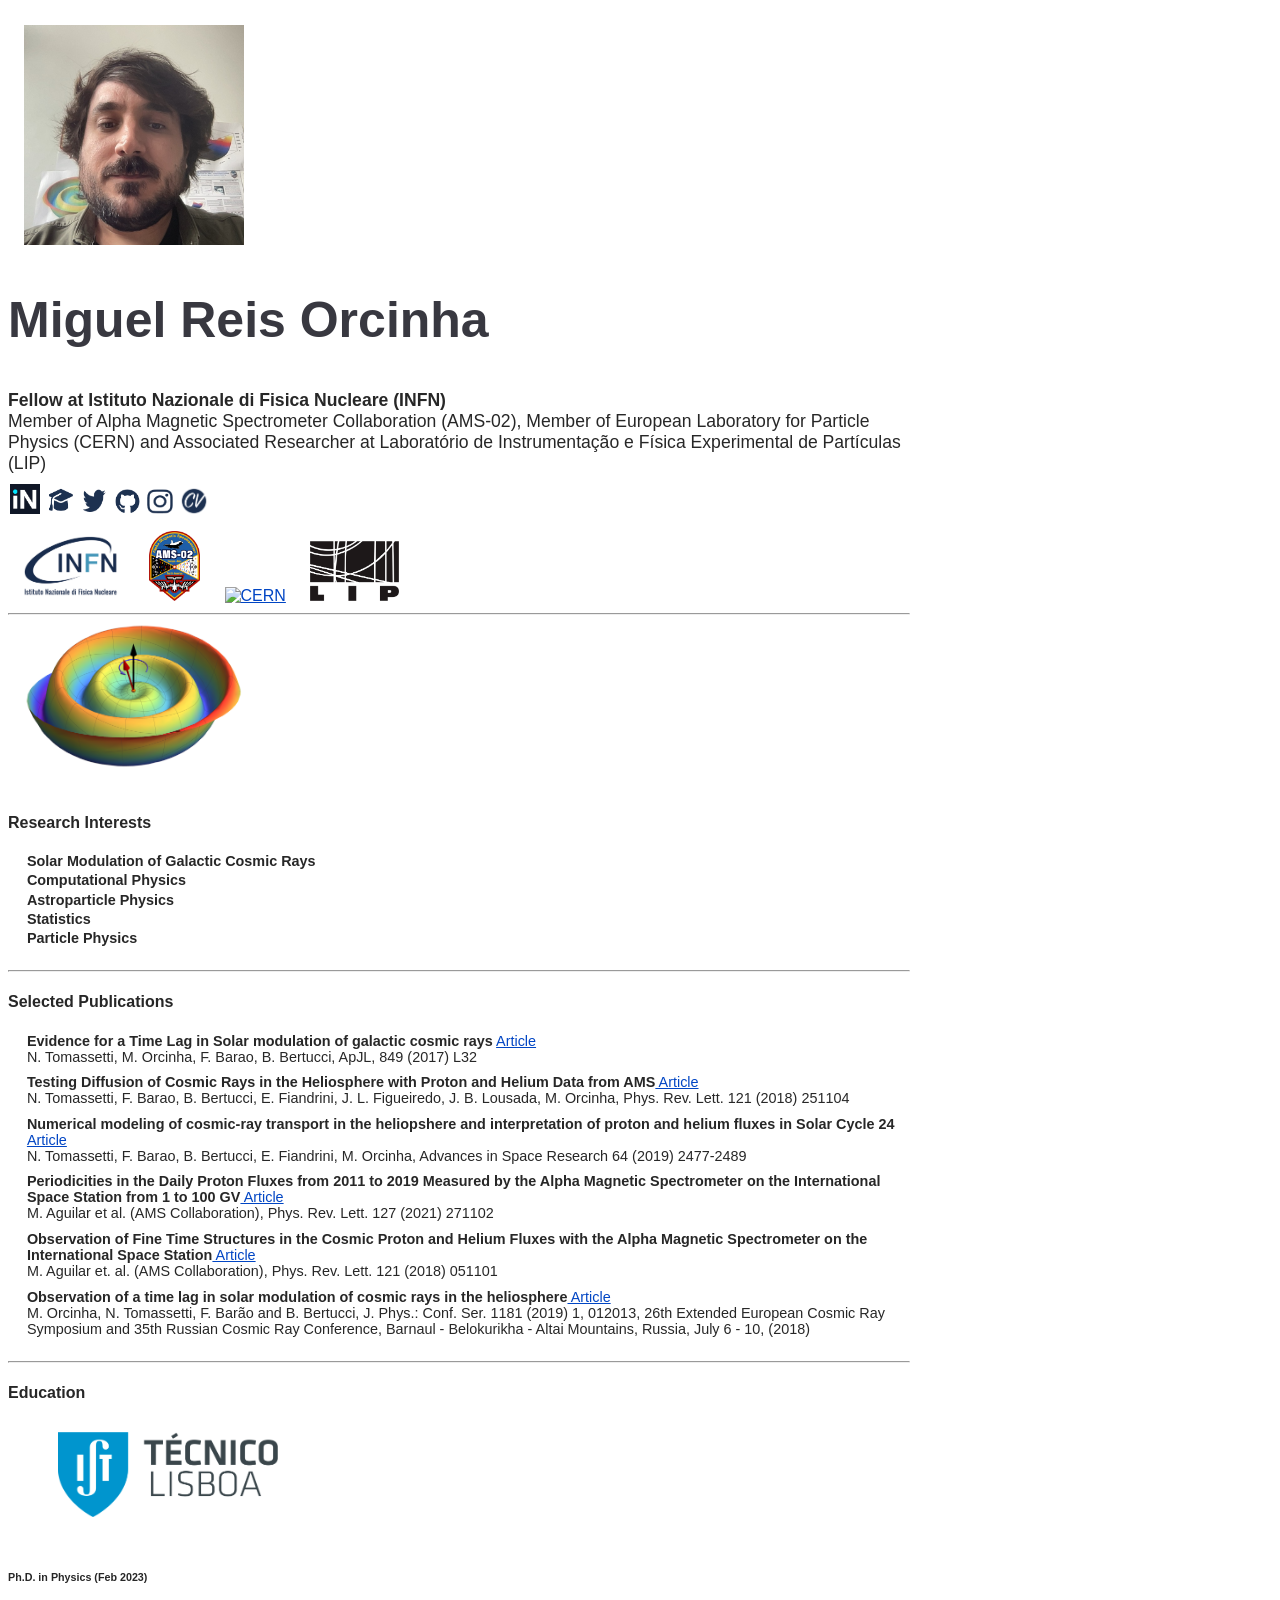
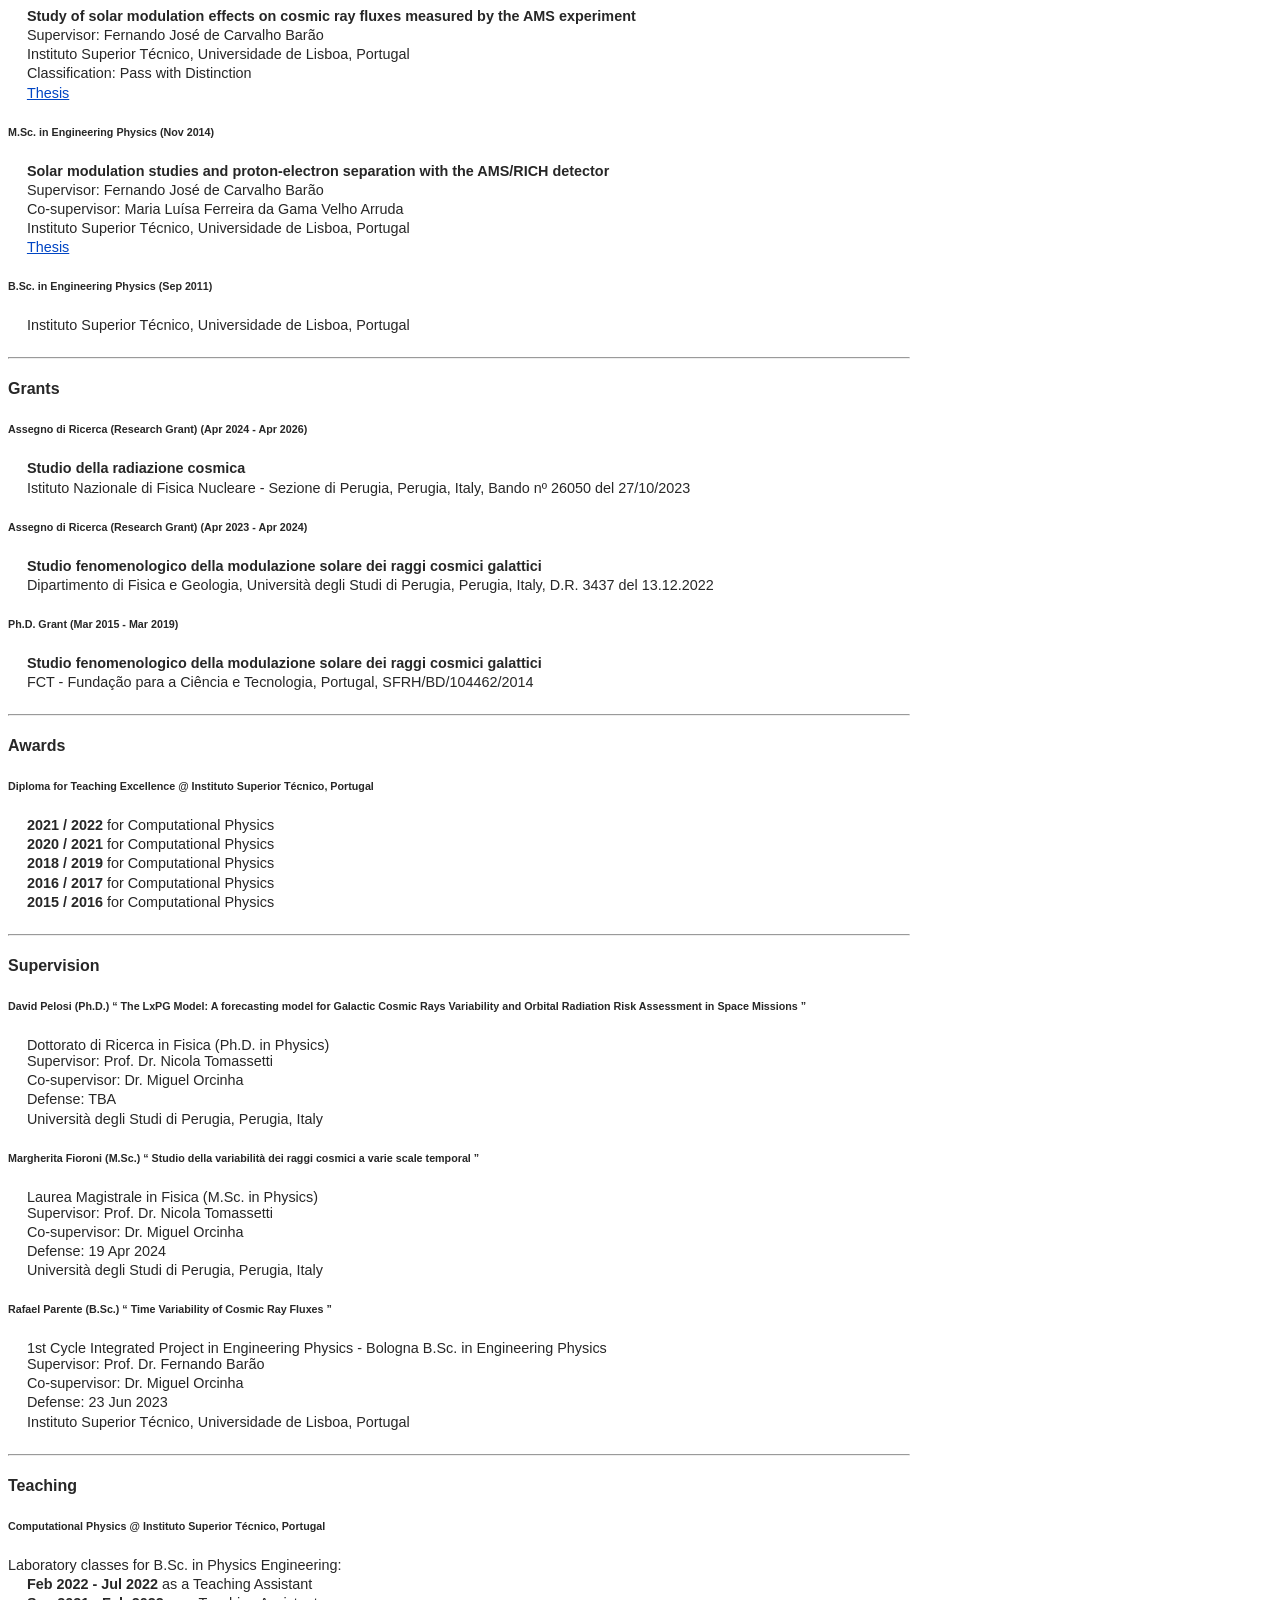
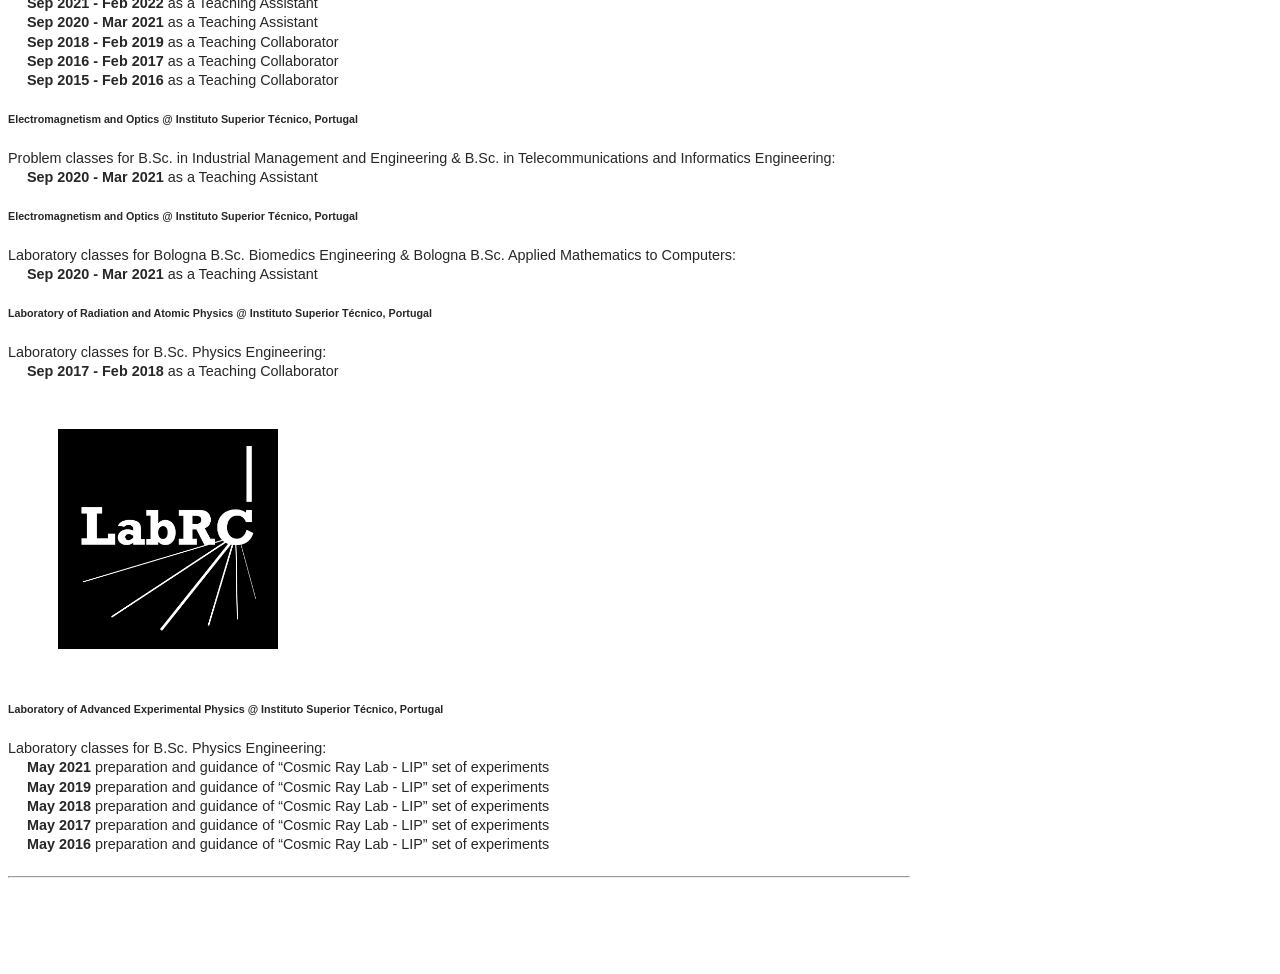
==== index.html @ 114e6930 "updates" ====
<!DOCTYPE html>
<html>
  <head>

    <meta http-equiv="Content-Type" content="text/html; charset=UTF-8">
    <meta name="viewport" content="width=device-width, initial-scale=1, shrink-to-fit=no">
    <meta http-equiv="X-UA-Compatible" content="IE=edge">

    <!-- Styling the website -->
    <title>Miguel Orcinha</title>
    <link rel="icon" type="image/x-icon" href="favicon.ico" />

    <!-- Bootstrap -->
    <link href="./docs/bootstrap.min.css" rel="stylesheet" integrity="sha512-MoRNloxbStBcD8z3M/2BmnT+rg4IsMxPkXaGh2zD6LGNNFE80W3onsAhRcMAMrSoyWL9xD7Ert0men7vR8LUZg==" crossorigin="anonymous">

    <!-- Fonts & Icons -->
    <link rel="stylesheet" type="text/css" href="./docs/css">

    <!-- Styles -->
    <link rel="stylesheet" href="./docs/main.css">
  </head>

  <body>
    <!-- profile pic -->
    <div class="container mt-5">
      <div class="profile float-right" style="margin-top: 25px; padding: 0;">
        <img class="img-fluid z-depth-1 rounded" src="./images/miguel_cropped.png"></img>
      </div>

      <!-- details -->
      <h2 class="morcinha">Miguel Reis Orcinha</h2>
      <p class="summary"><strong>Fellow at  Istituto Nazionale di Fisica Nucleare (INFN)</strong><br/>
      Member of Alpha Magnetic Spectrometer Collaboration (AMS-02), Member of European Laboratory for Particle Physics (CERN) and Associated Researcher at Laboratório de Instrumentação e Física Experimental de Partículas (LIP)</p>

      <!-- social media -->
      <span class="social-buttons" style="font-size:12px;">
        <a href="https://inspirehep.net/literature?sort=mostrecent&size=25&page=1&q=orcinha&ui-citation-summary=true"> <img src="images/inspirehep.jpeg" width="30" height="30" style="padding: 2px;" alt='InspireHEP'></img></a>
        <a href="https://scholar.google.com/citations?user=Xp7cCeIAAAAJ&hl=pt-PT"> <img src="images/scholar.png" width="30" height="30" alt='Scholar'></img></a>
        <a href="https://www.twitter.com/m_orcinha"> <img src="images/twitter.png" width="30" height="30" alt='Twitter'></img></a>
        <a href="https://github.com/miguelorcinha"> <img src="images/github.png" width="30" height="30" alt='Github'></img></a>
        <a href="https://www.instagram.com/miguel.orcinha/"><img src="images/instagram.png" width="30" height="30" alt="Instagram"></img></a>
        <a href="files/cv_morcinha_20260210.pdf"><img src="images/cv_logo.png" width="30" height="30" alt="Curriculum Vitae"></img></a>
      </span>

      <!-- affiliations -->
        <div style="padding-top: 0.3cm;">
          <!-- <a href="http://www.fisica.unipg.it/fisgejo/index.php/it/"><img style="height: 70px;" src="images/unipg_logo.svg" alt='UniPG'></img></a> -->
          <a href="https://www.pg.infn.it/en/infn-perugia-unit-home-page/"><img style="height: 70px;" src="images/INFN_logo_compact.jpeg" alt='INFN'></img></a>
          <a href="https://ams02.space/"><img style="height: 70px; margin: 0px 10px 0px 10px;" src="images/AMS-02_Logo.png" alt='AMS'></img></a>
          <a href="https://cern.ch"><img style="height: 70px; margin: 0px 10px 0px 10px;" src="images/cern_logo.png" alt='CERN'></img></a>
          <a href="https://www.lip.pt/"><img style="height: 60px; margin: 0px 10px 0px 10px;" src="images/lip_logo_compact.png" alt='LIP'></img></a>
        </div>

      <hr style="width:100%;text-align:left;margin-left:0"></hr>

      <div class="profile float-right">
        <img class="img-fluid z-depth-1 rounded" style="padding: 0; padding-bottom: 20px;" src="./images/hcs_rainbow_arrows.png"></img>
      </div>
      <h4><strong>Research Interests</strong></h4>

      <!-- <p align="justify"> -->
        <ul class="lonelist">
          <li class="listentry"><strong>Solar Modulation of Galactic Cosmic Rays</strong></li>
          <li class="listentry"><strong>Computational Physics</strong></li>
          <li class="listentry"><strong>Astroparticle Physics</strong></li>
          <li class="listentry"><strong>Statistics</strong></li>
          <li class="listentry"><strong>Particle Physics</strong></li>
        </ul>
      <!-- </p> -->

      <hr style="width:100%;text-align:left;margin-left:0"></hr>

      <h4><strong>Selected Publications</strong></h4>

      <ul class="lonelist">
        <li class="listpaperentry"><strong>Evidence for a Time Lag in Solar modulation of galactic cosmic
        rays</strong> <a href="http://dx.doi.org/10.3847/2041-8213/aa9373"> Article</a><br/>
        N. Tomassetti, M. Orcinha, F. Barao, B. Bertucci, ApJL, 849 (2017) L32 </li>

        <li class="listpaperentry"><strong>Testing
        Diffusion of Cosmic Rays in the Heliosphere with Proton and Helium Data from AMS</strong><a href="http://dx.doi.org/10.1103/PhysRevLett.121.251104"> Article</a><br/>
        N. Tomassetti, F. Barao, B. Bertucci, E. Fiandrini, J. L. Figueiredo, J. B. Lousada, M. Orcinha, Phys. Rev. Lett. 121 (2018) 251104</li>

        <li class="listpaperentry"><strong>Numerical modeling of cosmic-ray transport in the
        heliopshere and interpretation of proton and helium fluxes in Solar Cycle 24</strong><a href="http://dx.doi.org/10.1016/j.asr.2019.06.025"> Article</a>
        <br/>
        N. Tomassetti, F. Barao, B. Bertucci, E. Fiandrini, M. Orcinha, Advances in Space Research 64 (2019)
        2477-2489</li>

        <li class="listpaperentry"><strong>Periodicities in the Daily Proton Fluxes from 2011 to 2019 Measured by the Alpha Magnetic Spectrometer on the
        International Space Station from 1 to 100 GV</strong><a href="http://dx.doi.org/10.1103/PhysRevLett.127.271102"> Article</a><br/>
        M. Aguilar et al. (AMS Collaboration), Phys. Rev. Lett. 127 (2021) 271102</li>

        <li class="listpaperentry"><strong>Observation of Fine Time Structures in the Cosmic Proton and Helium Fluxes
        with the Alpha Magnetic Spectrometer on the International Space Station</strong><a href="http://dx.doi.org/10.1103/PhysRevLett.121.051101"> Article</a><br/>
        M. Aguilar et. al. (AMS Collaboration), Phys. Rev. Lett. 121 (2018) 051101</li>

        <li class="listpaperentry"><strong>Observation of a time lag in solar modulation of cosmic rays in the heliosphere</strong><a href="http://dx.doi.org/10.1088/1742-6596/1181/1/012013"> Article</a><br/>
        M. Orcinha, N. Tomassetti, F. Barão and B. Bertucci, J. Phys.: Conf. Ser. 1181 (2019) 1, 012013, 26th Extended European Cosmic Ray Symposium and 35th Russian Cosmic Ray Conference, Barnaul - Belokurikha - Altai Mountains, Russia, July 6 - 10, (2018)</li>
      </ul>

      <hr style="width:100%;text-align:left;margin-left:0"></hr>

      <!-- education -->
      <h4><strong>Education</strong></h4>

      <div class="profile float-right" style="width: 220px; margin: 50px; margin-top: 30px;">
        <img class="img-fluid z-depth-1" style="padding: 0;" src="./images/IST_A_CMYK_POS.png"></img>
      </div>

      <!-- PhD -->
      <h6 class="sectiontitle">Ph.D. in Physics</strong> (Feb 2023)</h6>
      <ul class="lonelist">
        <li class="listentry"><strong>Study of solar modulation effects on cosmic ray fluxes measured by the AMS experiment</strong></li>
        <li  class="listentry">Supervisor: Fernando José de Carvalho Barão</li>
        <li class="listentry">Instituto Superior Técnico, Universidade de Lisboa, Portugal</li>
        <li class="listentry">Classification: Pass with Distinction</li>
        <li class="listentry"><a href="https://doi.org/10.17181/63p2h-yx741">Thesis</a></li>
      </ul>

      <!-- Msc -->
      <h6 class="sectiontitle">M.Sc. in Engineering Physics</strong> (Nov 2014)</h6>
      <ul class="lonelist">
        <li class="listentry"><strong>Solar modulation studies and proton-electron separation with the AMS/RICH detector</strong></li>
        <li class="listentry">Supervisor: Fernando José de Carvalho Barão</li>
        <li class="listentry">Co-supervisor: Maria Luísa Ferreira da Gama Velho Arruda</li>
        <li class="listentry">Instituto Superior Técnico, Universidade de Lisboa, Portugal</li>
        <li class="listentry"><a href="files/MasterThesis.MiguelOrcinha.10Nov2014.pdf">Thesis</a></li>
      </ul>

      <!-- B.Sc. -->
      <h6 class="sectiontitle">B.Sc. in Engineering Physics</strong> (Sep 2011)</h6>
      <ul class="lonelist">
        <li class="listentry">Instituto Superior Técnico, Universidade de Lisboa, Portugal</li>
      </ul>

      <hr style="width:100%;text-align:left;margin-left:0"></hr>

      <!-- grants -->
      <h4><strong>Grants</strong></h4>

      <h6 class="sectiontitle">Assegno di Ricerca (Research Grant)</strong> (Apr 2024 - Apr 2026)</h6>
      <ul class="lonelist">
        <li class="listentry"><strong>Studio della radiazione cosmica</strong></li>
        <li class="listentry">Istituto Nazionale di Fisica Nucleare - Sezione di Perugia, Perugia, Italy, Bando nº 26050 del 27/10/2023<li>
      </ul>

      <h6 class="sectiontitle">Assegno di Ricerca (Research Grant)</strong> (Apr 2023 - Apr 2024)</h6>
      <ul class="lonelist">
        <li class="listentry"><strong>Studio fenomenologico della modulazione solare dei raggi cosmici galattici</strong></li>
        <li class="listentry">Dipartimento di Fisica e Geologia, Università degli Studi di Perugia, Perugia, Italy, D.R. 3437 del 13.12.2022</li>
      </ul>

      <h6 class="sectiontitle">Ph.D. Grant</strong> (Mar 2015 - Mar 2019)</h6>
      <ul class="lonelist">
        <li class="listentry"><strong>Studio fenomenologico della modulazione solare dei raggi cosmici galattici</strong></li>
        <li class="listentry">FCT - Fundação para a Ciência e Tecnologia, Portugal, SFRH/BD/104462/2014</li>
      </ul>

      <hr style="width:100%;text-align:left;margin-left:0"></hr>

      <!-- grants -->
      <h4><strong>Awards</strong></h4>

      <h6 class="sectiontitle">Diploma for Teaching Excellence @ Instituto Superior Técnico, Portugal</h6>
      <ul class="lonelist">
        <li class="listentry"><strong>2021 / 2022</strong> for Computational Physics</li>
        <li class="listentry"><strong>2020 / 2021</strong> for Computational Physics</li>
        <li class="listentry"><strong>2018 / 2019</strong> for Computational Physics</li>
        <li class="listentry"><strong>2016 / 2017</strong> for Computational Physics</li>
        <li class="listentry"><strong>2015 / 2016</strong> for Computational Physics</li>
      </ul>

      <hr style="width:100%;text-align:left;margin-left:0"></hr>

      <!-- Supervision -->
      <h4><strong>Supervision</strong></h4>

            <!-- supervision DP -->
      <h6 class="sectiontitle">David Pelosi (Ph.D.) &ldquo; The LxPG Model: A forecasting model for Galactic Cosmic Rays Variability and Orbital Radiation Risk Assessment in Space Missions &rdquo;</h6>

      <!-- listing supervision DP -->
      <ul class="lonelist">
        <li>Dottorato di Ricerca in Fisica (Ph.D. in Physics) </li>
        <li class="listentry">Supervisor: Prof. Dr. Nicola Tomassetti </li>
        <li class="listentry">Co-supervisor: Dr. Miguel Orcinha </li>
        <li class="listentry">Defense: TBA </li>
        <li class="listentry">Università degli Studi di Perugia, Perugia, Italy</li>
      </ul>

      <!-- supervision MF -->
      <h6 class="sectiontitle">Margherita Fioroni (M.Sc.) &ldquo; Studio della variabilità dei raggi cosmici a varie scale temporal &rdquo;</h6>

      <!-- listing supervision MF -->
      <ul class="lonelist">
        <li>Laurea Magistrale in Fisica (M.Sc. in Physics) </li>
        <li class="listentry">Supervisor: Prof. Dr. Nicola Tomassetti </li>
        <li class="listentry">Co-supervisor: Dr. Miguel Orcinha </li>
        <li class="listentry">Defense: 19 Apr 2024 </li>
        <li class="listentry">Università degli Studi di Perugia, Perugia, Italy</li>
      </ul>

      <!-- supervision RP -->
      <h6 class="sectiontitle">Rafael Parente (B.Sc.) &ldquo; Time Variability of Cosmic Ray Fluxes &rdquo;</h6>

      <!-- listing supervision RP -->
      <ul class="lonelist">
        <li>1st Cycle Integrated Project in Engineering Physics - Bologna B.Sc. in Engineering Physics </li>
        <li class="listentry">Supervisor: Prof. Dr. Fernando Barão </li>
        <li class="listentry">Co-supervisor: Dr. Miguel Orcinha </li>
        <li class="listentry">Defense: 23 Jun 2023</li>
        <li class="listentry">Instituto Superior Técnico, Universidade de Lisboa, Portugal</li>
      </ul>

      <hr style="width:100%;text-align:left;margin-left:0"></hr>

      <!-- Teaching -->
      <h4><strong>Teaching</strong></h4>

      <!-- compphys -->
      <h6 class="sectiontitle">Computational Physics @ Instituto Superior Técnico, Portugal</h6>
      <p class="description">Laboratory classes for B.Sc. in Physics Engineering:</p>

      <!-- listing compphys -->
      <ul class="lonelist">
        <li class="listentry"><strong>Feb 2022 - Jul 2022</strong> as a Teaching Assistant</li>
        <li class="listentry"><strong>Sep 2021 - Feb 2022</strong> as a Teaching Assistant</li>
        <li class="listentry"><strong>Sep 2020 - Mar 2021</strong> as a Teaching Assistant</li>
        <li class="listentry"><strong>Sep 2018 - Feb 2019</strong> as a Teaching Collaborator</li>
        <li class="listentry"><strong>Sep 2016 - Feb 2017</strong> as a Teaching Collaborator</li>
        <li class="listentry"><strong>Sep 2015 - Feb 2016</strong> as a Teaching Collaborator</li>
      </ul>

      <!-- electromag -->
      <h6 class="sectiontitle">Electromagnetism and Optics @ Instituto Superior Técnico, Portugal</h6>
      <p class="description">Problem classes for B.Sc. in Industrial Management and Engineering &amp; B.Sc. in Telecommunications and Informatics Engineering:</p>
      <!-- listing electromag -->
      <ul class="lonelist">
        <li class="listentry"><strong>Sep 2020 - Mar 2021</strong> as a Teaching Assistant</li>
      </ul>

      <!-- electromag -->
      <h6 class="sectiontitle">Electromagnetism and Optics @ Instituto Superior Técnico, Portugal</h6>
      <p class="description">Laboratory classes for Bologna B.Sc. Biomedics Engineering &amp; Bologna B.Sc. Applied Mathematics to Computers:</p>
      <!-- listing electromag -->
      <ul class="lonelist">
        <li class="listentry"><strong>Sep 2020 - Mar 2021</strong> as a Teaching Assistant</li>
      </ul>

      <!-- lfra -->
      <h6 class="sectiontitle">Laboratory of Radiation and Atomic Physics @ Instituto Superior Técnico, Portugal</h6>
      <p class="description">Laboratory classes for B.Sc. Physics Engineering:</p>
      <!--listing lfra -->
      <ul class="lonelist">
        <li class="listentry"><strong>Sep 2017 - Feb 2018</strong> as a Teaching Collaborator</li>
      </ul>

      <!-- lfea -->
      <div class="profile float-right" style="width: 120px; margin: 50px;">
        <img class="img-fluid z-depth-1 rounded" style="padding: 0;" src="./images/logo_black.png"></img>
      </div>

      <h6 class="sectiontitle">Laboratory of Advanced Experimental Physics @ Instituto Superior Técnico, Portugal</h6>
      <p class="description">Laboratory classes for B.Sc. Physics Engineering:</p>
      <!--listing lfea -->
      <ul class="lonelist">
        <li class="listentry"><strong>May 2021</strong> preparation and guidance of “Cosmic Ray Lab
          - LIP” set of experiments</li>
        <li class="listentry"><strong>May 2019</strong> preparation and guidance of “Cosmic Ray Lab
          - LIP” set of experiments</li>
        <li class="listentry"><strong>May 2018</strong> preparation and guidance of “Cosmic Ray Lab
          - LIP” set of experiments</li>
        <li class="listentry"><strong>May 2017</strong> preparation and guidance of “Cosmic Ray Lab
          - LIP” set of experiments</li>
        <li class="listentry"><strong>May 2016</strong> preparation and guidance of “Cosmic Ray Lab
          - LIP” set of experiments</li>
      </ul>

      <hr style="width:100%;text-align:left;margin-left:0"></hr>
      <hr class="invis"></hr>
    </div>
  </body>
</html>
---- docs/main.css ----
/******************************************************************************* Variables used throughout the theme. To adjust anything, simply edit the variables below and rebuild the theme. */
/******************************************************************************* Themes */
:root { --global-bg-color: #ffffff; --global-code-bg-color: rgba(181, 9, 172, 0.05); --global-text-color: #272727; --global-text-color-light: #828282; --global-theme-color: #0045c4; --global-hover-color: #0045c4; --global-footer-bg-color: #424242; --global-footer-text-color: #e8e8e8; --global-footer-link-color: #ffffff; --global-distill-app-color: #828282; }

:root .fa-sun { display: none; }

:root .fa-moon { padding-left: 10px; padding-top: 12px; display: block; }

html[data-theme='dark'] { --global-bg-color: #424242; --global-code-bg-color: #2c3237; --global-text-color: #e8e8e8; --global-text-color-light: #e8e8e8; --global-theme-color: #2698BA; --global-hover-color: #2698BA; --global-footer-bg-color: #e8e8e8; --global-footer-text-color: #424242; --global-footer-link-color: #272727; --global-distill-app-color: #e8e8e8; }

html[data-theme='dark'] .fa-sun { padding-left: 10px; padding-top: 12px; display: block; }

html[data-theme='dark'] .fa-moon { display: none; }

/****************************************************************************** Content */
body { padding-bottom: 70px; color: var(--global-text-color); background-color: var(--global-bg-color); }

body.fixed-top-nav { padding-top: 56px; }

body.sticky-bottom-footer { padding-bottom: 0; }

.container { max-width: 900px; }

.profile img { width: 220px; }

/****************************************************************************** Publications */
/***************************************************************************** Projects */
/******************************************************************************* Styles for the base elements of the theme. */
.invis { height: 2px; border-color: var(--global-bg-color); border-width: 0; background-color: var(--global-bg-color); }

p, li, h1, h2, h3, h4, h5, h6, em, div, span, strong { color: var(--global-text-color); font-family: Helvetica, sans-serif; }

p, li { font-size: 90%; }

article div { margin-bottom: 1rem; }

a, table.table a { color: var(--global-theme-color); }

a:hover, table.table a:hover { color: var(--global-theme-color); text-decoration: underline; }

a:hover:after, table.table a:hover:after { width: 100%; }

.equation { margin-bottom: 1rem; text-align: center; }

.caption { font-size: 0.875rem; margin-top: 0.75rem; margin-bottom: 1.5rem; text-align: center; }

.citation, .citation-number { color: var(--global-theme-color); }

.profile { margin-left: 1rem; width: 100%; }

.profile .address { margin-bottom: 5px; margin-top: 5px; font-family: monospace; font-size: 1.2rem; }

.profile .address p { display: inline-block; margin: 0; }

@media (min-width: 576px) { .profile { width: 30%; } .profile .address p { display: block; } }

.post-description { margin-bottom: 2rem; font-size: 0.875rem; }

.post-description a { color: inherit; }

.post-description a:hover { color: var(--global-theme-color); text-decoration: none; }

.navbar { box-shadow: none; border-bottom: 1px solid #e8e8e8; background-color: var(--global-bg-color); opacity: 0.95; }

.navbar.navbar-light a:hover { text-decoration: none; }

.navbar.navbar-light .navbar-brand { color: var(--global-text-color); }

.navbar.navbar-light .navbar-nav .nav-item .nav-link { color: var(--global-text-color); }

.navbar.navbar-light .navbar-nav .nav-item .nav-link:hover { color: var(--global-hover-color); }

.navbar.navbar-light .navbar-nav .nav-item.active > .nav-link { background-color: inherit; font-weight: bolder; color: var(--global-theme-color); }

.navbar.navbar-light .navbar-nav .nav-item.active > .nav-link:hover { color: var(--global-hover-color); }

.navbar.navbar-light .navbar-brand.social { padding-bottom: 0; padding-top: 0; font-size: 1.7rem; }

.navbar.navbar-light .navbar-brand.social a i::before { color: var(--global-text-color); -webkit-transition: all 0.2s ease-in-out; }

.navbar.navbar-light .navbar-brand.social a:hover i::before { color: var(--global-theme-color); }

.navbar-toggler .icon-bar { display: block; width: 22px; height: 2px; background-color: var(--global-text-color); border-radius: 1px; margin-bottom: 4px; transition: all 0.2s; }

.navbar-toggler .top-bar { transform: rotate(45deg); transform-origin: 10% 10%; }

.navbar-toggler .middle-bar { opacity: 0; }

.navbar-toggler .bottom-bar { transform: rotate(-45deg); transform-origin: 10% 90%; }

.navbar-toggler.collapsed .top-bar { transform: rotate(0); }

.navbar-toggler.collapsed .middle-bar { opacity: 1; }

.navbar-toggler.collapsed .bottom-bar { transform: rotate(0); }

.news table td { font-size: 1rem; color: var(--global-text-color); }

.news table th { color: var(--global-text-color); }

.social { text-align: center; }

.social .contact-icons { font-size: 4rem; }

.social .contact-icons a i::before { color: var(--global-text-color); -webkit-transition: all 0.2s ease-in-out; }

.social .contact-icons a:hover i::before { color: var(--global-theme-color); }

.social .contact-note { font-size: 0.8rem; }

footer.fixed-bottom { background-color: var(--global-footer-bg-color); font-size: 0.75rem; }

footer.fixed-bottom .container { color: var(--global-footer-text-color); padding-top: 9px; padding-bottom: 8px; }

footer.fixed-bottom a { color: var(--global-footer-link-color); }

footer.fixed-bottom a:hover { color: var(--global-theme-color); text-decoration: none; }

footer.sticky-bottom { border-top: 1px solid #e8e8e8; padding-top: 40px; padding-bottom: 40px; font-size: 0.9rem; }

.header-bar { border-bottom: 1px solid #e8e8e8; text-align: center; padding-top: 2rem; padding-bottom: 5rem; }

.header-bar h1 { color: var(--global-theme-color); font-size: 5rem; }

.post-list { margin: 0; margin-bottom: 40px; padding: 0; }

.post-list li { border-bottom: 1px solid #e8e8e8; list-style: none; padding-top: 2rem; padding-bottom: 2rem; }

.post-list li .post-meta { color: var(--global-text-color-light); font-size: 0.875rem; margin-bottom: 0; }

.post-list li a { color: var(--global-text-color); text-decoration: none; }

.post-list li a:hover { color: var(--global-theme-color); }

.pagination .page-item .page-link { color: var(--global-text-color); }

.pagination .page-item .page-link:hover { color: #272727; }

.pagination .page-item.active .page-link { color: #ffffff; background-color: var(--global-theme-color); }

.pagination .page-item.active .page-link:hover { background-color: var(--global-theme-color); }

.distill a:hover { border-bottom-color: var(--global-theme-color); text-decoration: none; }

.projects a { text-decoration: none; }

.projects a:hover .card-title { color: var(--global-theme-color); }

.projects .card img { width: 100%; }

.projects .card .card-title { color: #272727; }

.projects .card-item { width: auto; margin-bottom: 10px; }

.projects .card-item .row { display: flex; align-items: center; }

.projects .grid-item { width: 250px; margin-bottom: 10px; }

.projects h2.category { color: #e8e8e8; border-bottom: 1px solid #e8e8e8; padding-top: 0.5rem; margin-top: 2rem; margin-bottom: 1rem; text-align: right; }

.publications { margin-top: 2rem; }

.publications h1 { color: var(--global-theme-color); font-size: 2rem; text-align: center; margin-top: 1em; margin-bottom: 1em; }

.publications h2 { margin-bottom: 1rem; }

.publications h2 span { font-size: 1.5rem; }

.publications h2.year { color: #e8e8e8; border-top: 1px solid #e8e8e8; padding-top: 1rem; margin-top: 2rem; margin-bottom: -2rem; text-align: right; }

.publications ol.bibliography { list-style: none; padding: 0; margin-top: 0; }

.publications ol.bibliography li { margin-bottom: 1rem; }

.publications ol.bibliography li .abbr { height: 2rem; margin-bottom: 0.5rem; }

.publications ol.bibliography li .abbr abbr { display: inline-block; background-color: var(--global-theme-color); padding-left: 1rem; padding-right: 1rem; }

.publications ol.bibliography li .abbr abbr a { color: white; }

.publications ol.bibliography li .abbr abbr a:hover { text-decoration: none; }

.publications ol.bibliography li .abbr .award { color: var(--global-theme-color) !important; border: 1px solid var(--global-theme-color); }

.publications ol.bibliography li .title { font-weight: bolder; }

.publications ol.bibliography li .author a { border-bottom: 1px dashed var(--global-theme-color); }

.publications ol.bibliography li .author a:hover { border-bottom-style: solid; text-decoration: none; }

.publications ol.bibliography li .author > em { border-bottom: 1px solid; font-style: normal; }

.publications ol.bibliography li .links a.btn { color: var(--global-text-color); border: 1px solid var(--global-text-color); padding-left: 1rem; padding-right: 1rem; padding-top: 0.25rem; padding-bottom: 0.25rem; }

.publications ol.bibliography li .links a.btn:hover { color: var(--global-theme-color); border-color: var(--global-theme-color); }

.publications ol.bibliography li .hidden { font-size: 0.875rem; max-height: 0px; overflow: hidden; text-align: justify; -webkit-transition: 0.15s ease; -moz-transition: 0.15s ease; -ms-transition: 0.15s ease; -o-transition: 0.15s ease; transition: all 0.15s ease; }

.publications ol.bibliography li .hidden p { line-height: 1.4em; margin: 10px; }

.publications ol.bibliography li .hidden pre { font-size: 1em; line-height: 1.4em; padding: 10px; }

.publications ol.bibliography li .hidden.open { max-height: 100em; -webkit-transition: 0.15s ease; -moz-transition: 0.15s ease; -ms-transition: 0.15s ease; -o-transition: 0.15s ease; transition: all 0.15s ease; }

.publications ol.bibliography li div.abstract.hidden { border: dashed 1px var(--global-bg-color); }

.publications ol.bibliography li div.abstract.hidden.open { border-color: var(--global-text-color); }

figure.highlight { margin: 0 0 1rem; }

pre { color: var(--global-theme-color); background-color: var(--global-code-bg-color); border-radius: 6px; padding: 6px 12px; }

pre pre, pre code { background-color: transparent; border-radius: 0; padding: 0; }

code { color: var(--global-theme-color); background-color: var(--global-code-bg-color); border-radius: 3px; padding: 3px 3px; }

html.transition, html.transition *, html.transition *:before, html.transition *:after { transition: all 750ms !important; transition-delay: 0 !important; }

/******************************************************************************* Style overrides for distill blog posts. */
d-byline { border-top-color: #e8e8e8 !important; }

d-byline h3 { color: var(--global-text-color) !important; }

d-byline a, d-article d-byline a { color: var(--global-text-color) !important; }

d-byline a:hover, d-article d-byline a:hover { color: var(--global-hover-color) !important; }

d-article { border-top-color: #e8e8e8 !important; }

d-article a, d-article p, d-article h1, d-article h2, d-article h3, d-article h4, d-article h5, d-article h6 { color: var(--global-text-color) !important; }

d-article a, d-article h1, d-article h2, d-article hr { border-bottom-color: #e8e8e8 !important; }

d-article a:hover { border-bottom-color: var(--global-hover-color) !important; }

d-appendix { border-top-color: #e8e8e8 !important; color: var(--global-distill-app-color) !important; }

d-appendix h3, d-appendix li, d-appendix span { color: var(--global-distill-app-color) !important; }

d-appendix a, d-appendix a.footnote-backlink { color: var(--global-distill-app-color) !important; }

d-appendix a:hover, d-appendix a.footnote-backlink:hover { color: var(--global-hover-color) !important; }

/*# sourceMappingURL=main.css.map */

/* details */
h2.morcinha {
  color:rgba(56, 56, 64, 1);
  font-weight: bold;
  font-size: 50px;
  /* font-family: Baskervile, serif; */
}

p.summary {
  margin-bottom: 0.5rem;
  font-size: 110%;
}

p.description {
  margin-bottom: 0.2rem;
  padding-bottom: 0rem;
}

.figure img {
  width: 300px;
}

/* lists */
ul.lonelist {
  list-style-type: none;
  /* margin-left: 0.5cm; */
  margin-top: 0.2rem;
  margin-bottom: 1.5rem;
  padding-left: 0.5cm;
}

li.listentry {
  margin-bottom: 0.2rem;
}

li.listpaperentry {
  margin-bottom: 0.6rem;
}

h6.sectiontitle {
  font-weight: bold;
}
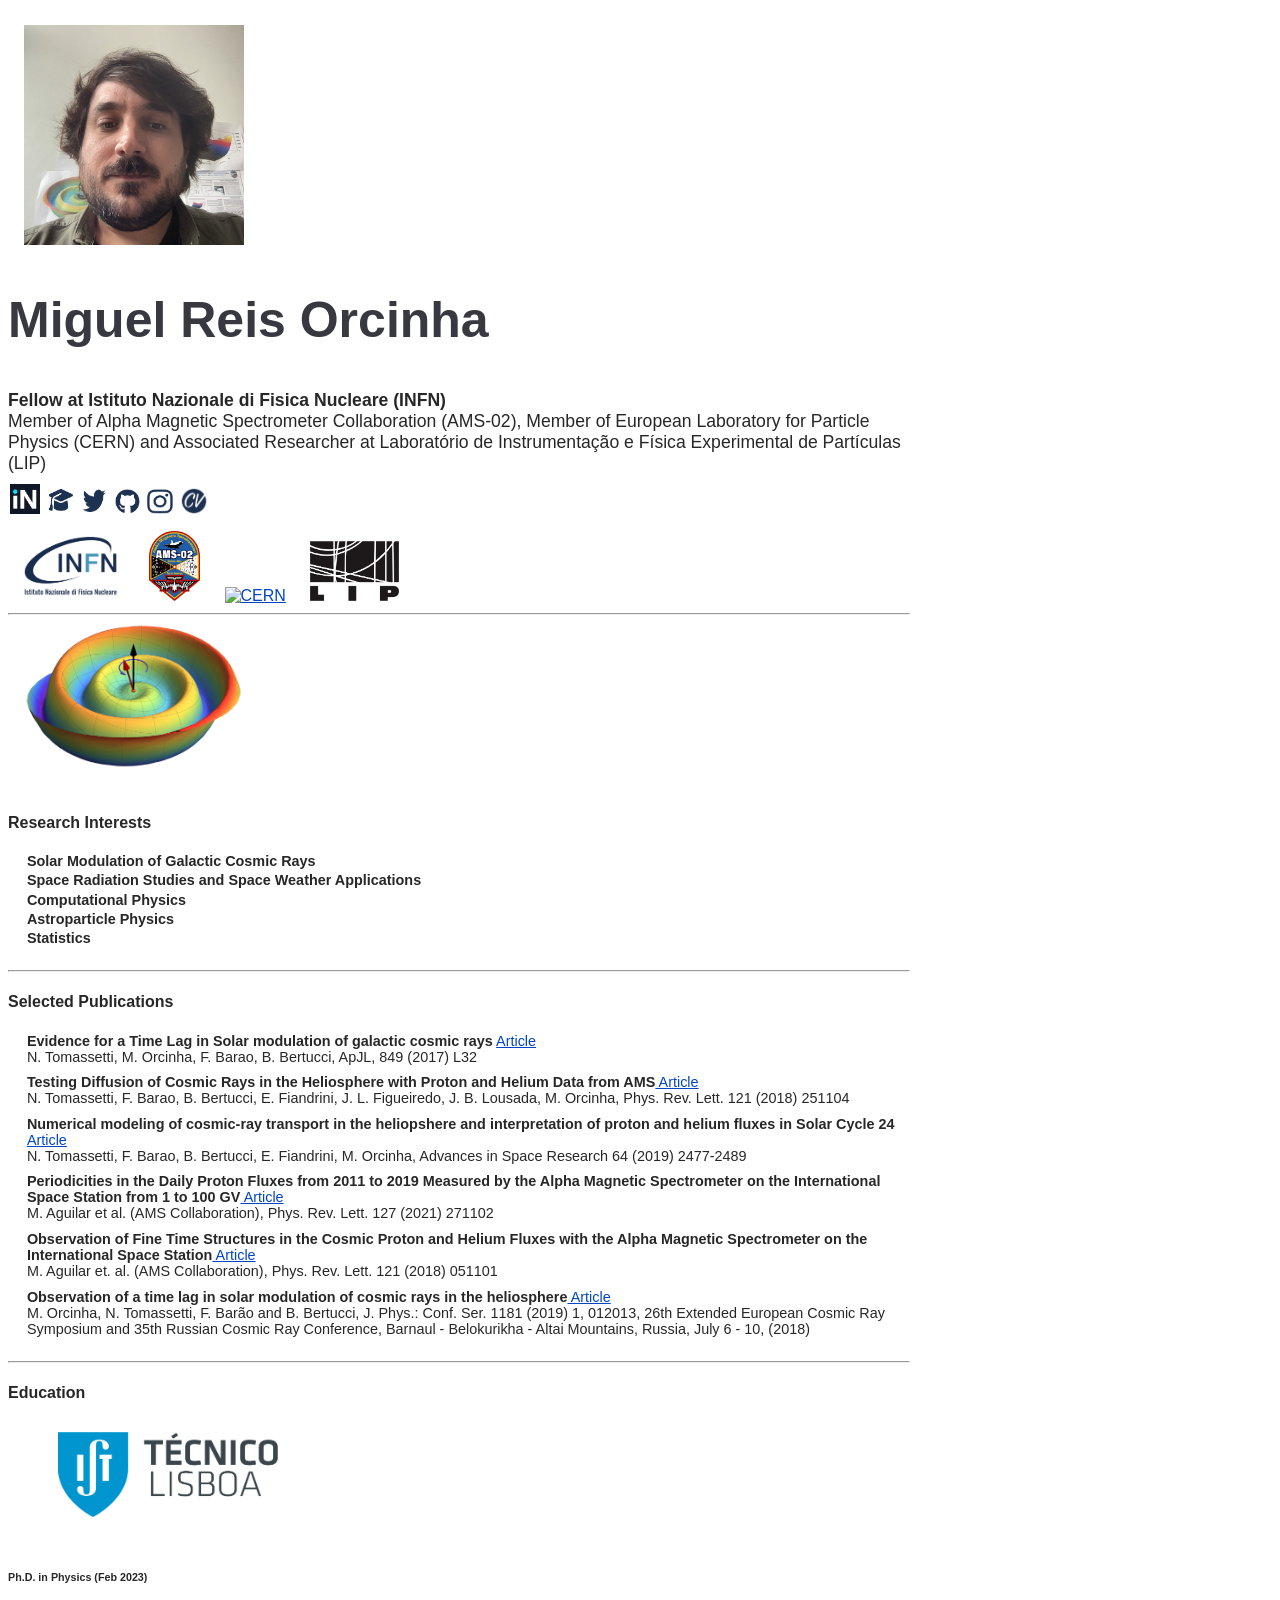
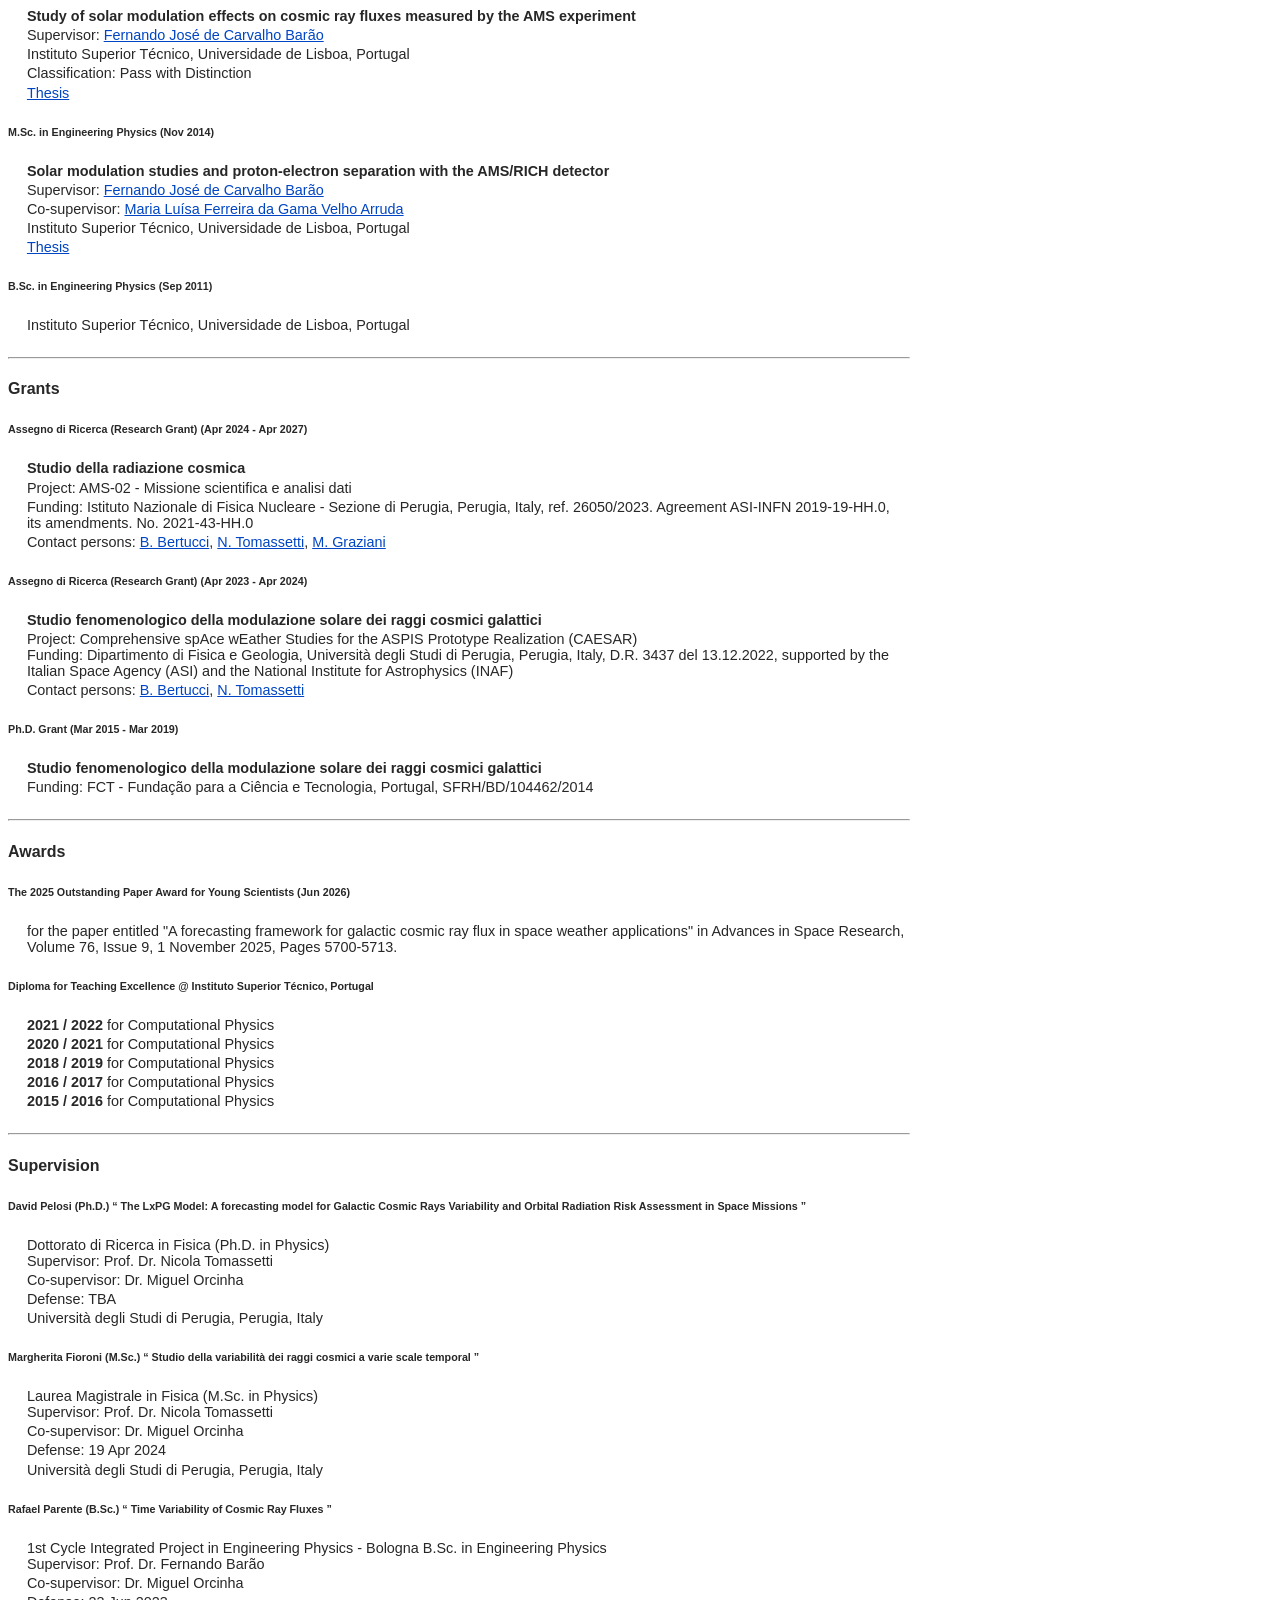
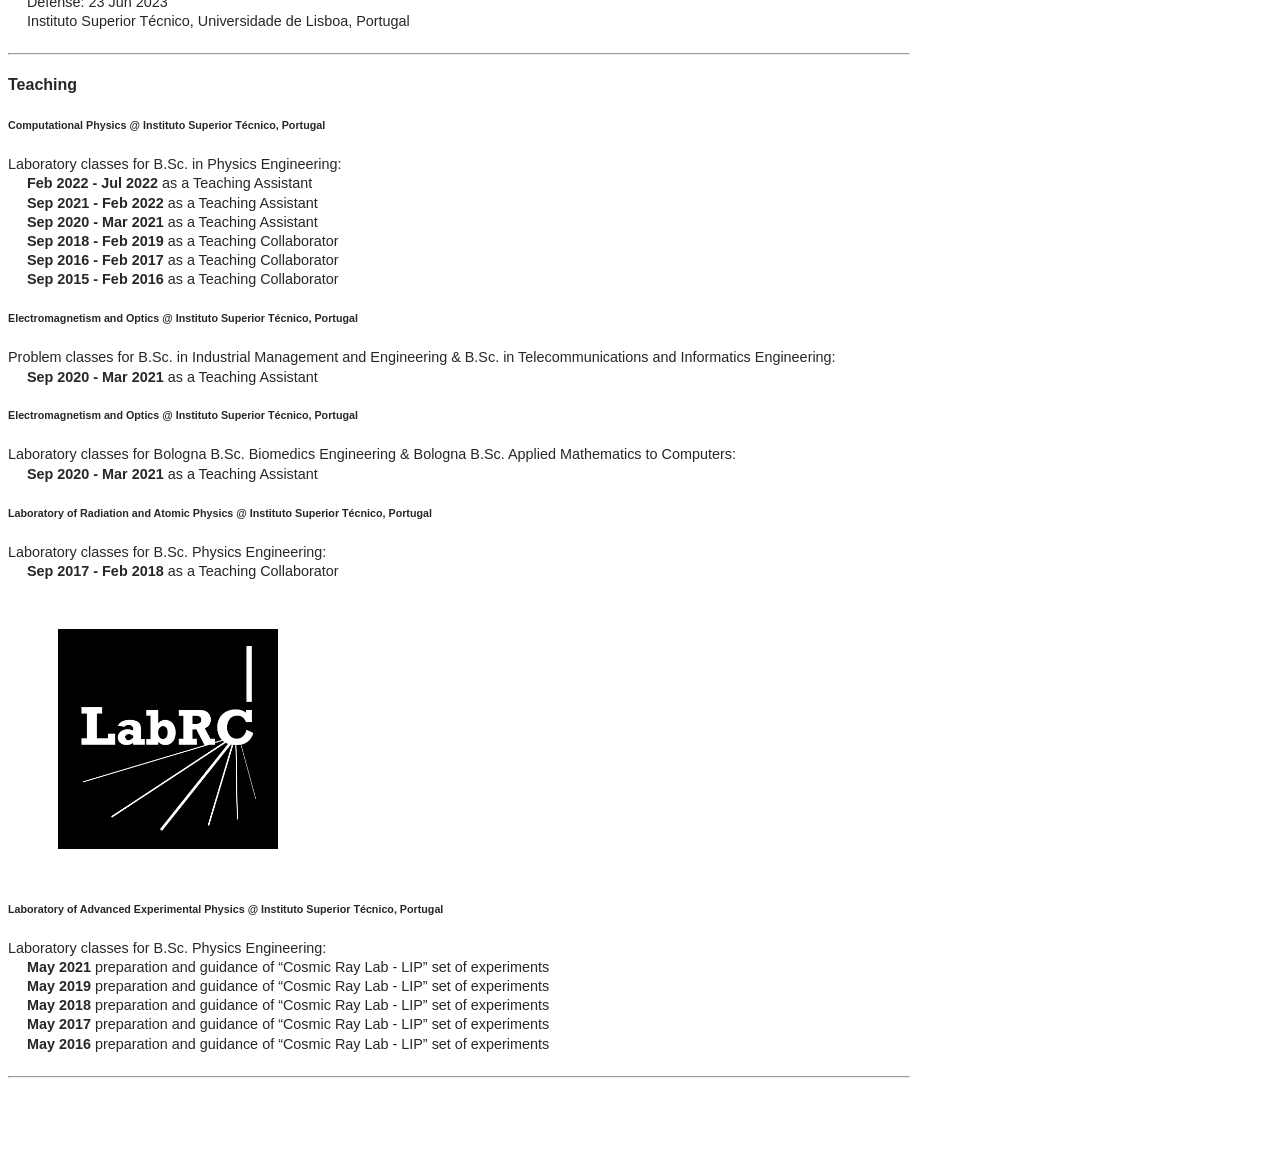
==== commit e7cc1949: "updates" ====
--- a/index.html
+++ b/index.html
@@ -39,7 +39,7 @@
         <a href="https://www.twitter.com/m_orcinha"> <img src="images/twitter.png" width="30" height="30" alt='Twitter'></img></a>
         <a href="https://github.com/miguelorcinha"> <img src="images/github.png" width="30" height="30" alt='Github'></img></a>
         <a href="https://www.instagram.com/miguel.orcinha/"><img src="images/instagram.png" width="30" height="30" alt="Instagram"></img></a>
-        <a href="files/cv_morcinha_20260210.pdf"><img src="images/cv_logo.png" width="30" height="30" alt="Curriculum Vitae"></img></a>
+        <a href="files/cv_morcinha_20260811.pdf"><img src="images/cv_logo.png" width="30" height="30" alt="Curriculum Vitae"></img></a>
       </span>
 
       <!-- affiliations -->
@@ -61,10 +61,10 @@
       <!-- <p align="justify"> -->
         <ul class="lonelist">
           <li class="listentry"><strong>Solar Modulation of Galactic Cosmic Rays</strong></li>
+          <li class="listentry"><strong>Space Radiation Studies and Space Weather Applications</strong></li>
           <li class="listentry"><strong>Computational Physics</strong></li>
           <li class="listentry"><strong>Astroparticle Physics</strong></li>
           <li class="listentry"><strong>Statistics</strong></li>
-          <li class="listentry"><strong>Particle Physics</strong></li>
         </ul>
       <!-- </p> -->
 
@@ -112,7 +112,7 @@
       <h6 class="sectiontitle">Ph.D. in Physics</strong> (Feb 2023)</h6>
       <ul class="lonelist">
         <li class="listentry"><strong>Study of solar modulation effects on cosmic ray fluxes measured by the AMS experiment</strong></li>
-        <li  class="listentry">Supervisor: Fernando José de Carvalho Barão</li>
+        <li  class="listentry">Supervisor: <a href="https://inspirehep.net/authors/1017419">Fernando José de Carvalho Barão</a></li>
         <li class="listentry">Instituto Superior Técnico, Universidade de Lisboa, Portugal</li>
         <li class="listentry">Classification: Pass with Distinction</li>
         <li class="listentry"><a href="https://doi.org/10.17181/63p2h-yx741">Thesis</a></li>
@@ -122,8 +122,8 @@
       <h6 class="sectiontitle">M.Sc. in Engineering Physics</strong> (Nov 2014)</h6>
       <ul class="lonelist">
         <li class="listentry"><strong>Solar modulation studies and proton-electron separation with the AMS/RICH detector</strong></li>
-        <li class="listentry">Supervisor: Fernando José de Carvalho Barão</li>
-        <li class="listentry">Co-supervisor: Maria Luísa Ferreira da Gama Velho Arruda</li>
+        <li class="listentry">Supervisor: <a href="https://inspirehep.net/authors/1017419">Fernando José de Carvalho Barão</a></li>
+        <li class="listentry">Co-supervisor: <a href="https://inspirehep.net/authors/1511368">Maria Luísa Ferreira da Gama Velho Arruda</a></li>
         <li class="listentry">Instituto Superior Técnico, Universidade de Lisboa, Portugal</li>
         <li class="listentry"><a href="files/MasterThesis.MiguelOrcinha.10Nov2014.pdf">Thesis</a></li>
       </ul>
@@ -139,28 +139,37 @@
       <!-- grants -->
       <h4><strong>Grants</strong></h4>
 
-      <h6 class="sectiontitle">Assegno di Ricerca (Research Grant)</strong> (Apr 2024 - Apr 2026)</h6>
+      <h6 class="sectiontitle">Assegno di Ricerca (Research Grant)</strong> (Apr 2024 - Apr 2027)</h6>
       <ul class="lonelist">
         <li class="listentry"><strong>Studio della radiazione cosmica</strong></li>
-        <li class="listentry">Istituto Nazionale di Fisica Nucleare - Sezione di Perugia, Perugia, Italy, Bando nº 26050 del 27/10/2023<li>
+        <li class="listentry">Project: AMS-02 - Missione scientifica e analisi dati</li>
+        <li class="listentry">Funding: Istituto Nazionale di Fisica Nucleare - Sezione di Perugia, Perugia, Italy, ref. 26050/2023. Agreement ASI-INFN 2019-19-HH.0, its amendments. No. 2021-43-HH.0<li>
+        <li class="listentry">Contact persons: <a href="https://inspirehep.net/authors/1016515">B. Bertucci</a>, <a href="https://inspirehep.net/authors/1347338">N. Tomassetti</a>, <a href="https://inspirehep.net/authors/1423826">M. Graziani</a></li>
       </ul>
 
       <h6 class="sectiontitle">Assegno di Ricerca (Research Grant)</strong> (Apr 2023 - Apr 2024)</h6>
       <ul class="lonelist">
         <li class="listentry"><strong>Studio fenomenologico della modulazione solare dei raggi cosmici galattici</strong></li>
-        <li class="listentry">Dipartimento di Fisica e Geologia, Università degli Studi di Perugia, Perugia, Italy, D.R. 3437 del 13.12.2022</li>
+        <li>Project: Comprehensive spAce wEather Studies for the ASPIS Prototype Realization (CAESAR)</li>
+        <li class="listentry">Funding: Dipartimento di Fisica e Geologia, Università degli Studi di Perugia, Perugia, Italy, D.R. 3437 del 13.12.2022, supported by the Italian Space Agency (ASI) and the National Institute for Astrophysics (INAF)</li>
+        <li class="listentry">Contact persons: <a href="https://inspirehep.net/authors/1016515">B. Bertucci</a>, <a href="https://inspirehep.net/authors/1347338">N. Tomassetti</a></li>
       </ul>
 
       <h6 class="sectiontitle">Ph.D. Grant</strong> (Mar 2015 - Mar 2019)</h6>
       <ul class="lonelist">
         <li class="listentry"><strong>Studio fenomenologico della modulazione solare dei raggi cosmici galattici</strong></li>
-        <li class="listentry">FCT - Fundação para a Ciência e Tecnologia, Portugal, SFRH/BD/104462/2014</li>
+        <li class="listentry">Funding: FCT - Fundação para a Ciência e Tecnologia, Portugal, SFRH/BD/104462/2014</li>
       </ul>
 
       <hr style="width:100%;text-align:left;margin-left:0"></hr>
 
       <!-- grants -->
       <h4><strong>Awards</strong></h4>
+
+      <h6 class="sectiontitle">The 2025 Outstanding Paper Award for Young Scientists (Jun 2026)</h6>
+      <ul class="lonelist">
+        <li class="listentry">for the paper entitled "A forecasting framework for galactic cosmic ray flux in space weather applications" in Advances in Space Research, Volume 76, Issue 9, 1 November 2025, Pages 5700-5713.</li>
+      </ul>
 
       <h6 class="sectiontitle">Diploma for Teaching Excellence @ Instituto Superior Técnico, Portugal</h6>
       <ul class="lonelist">
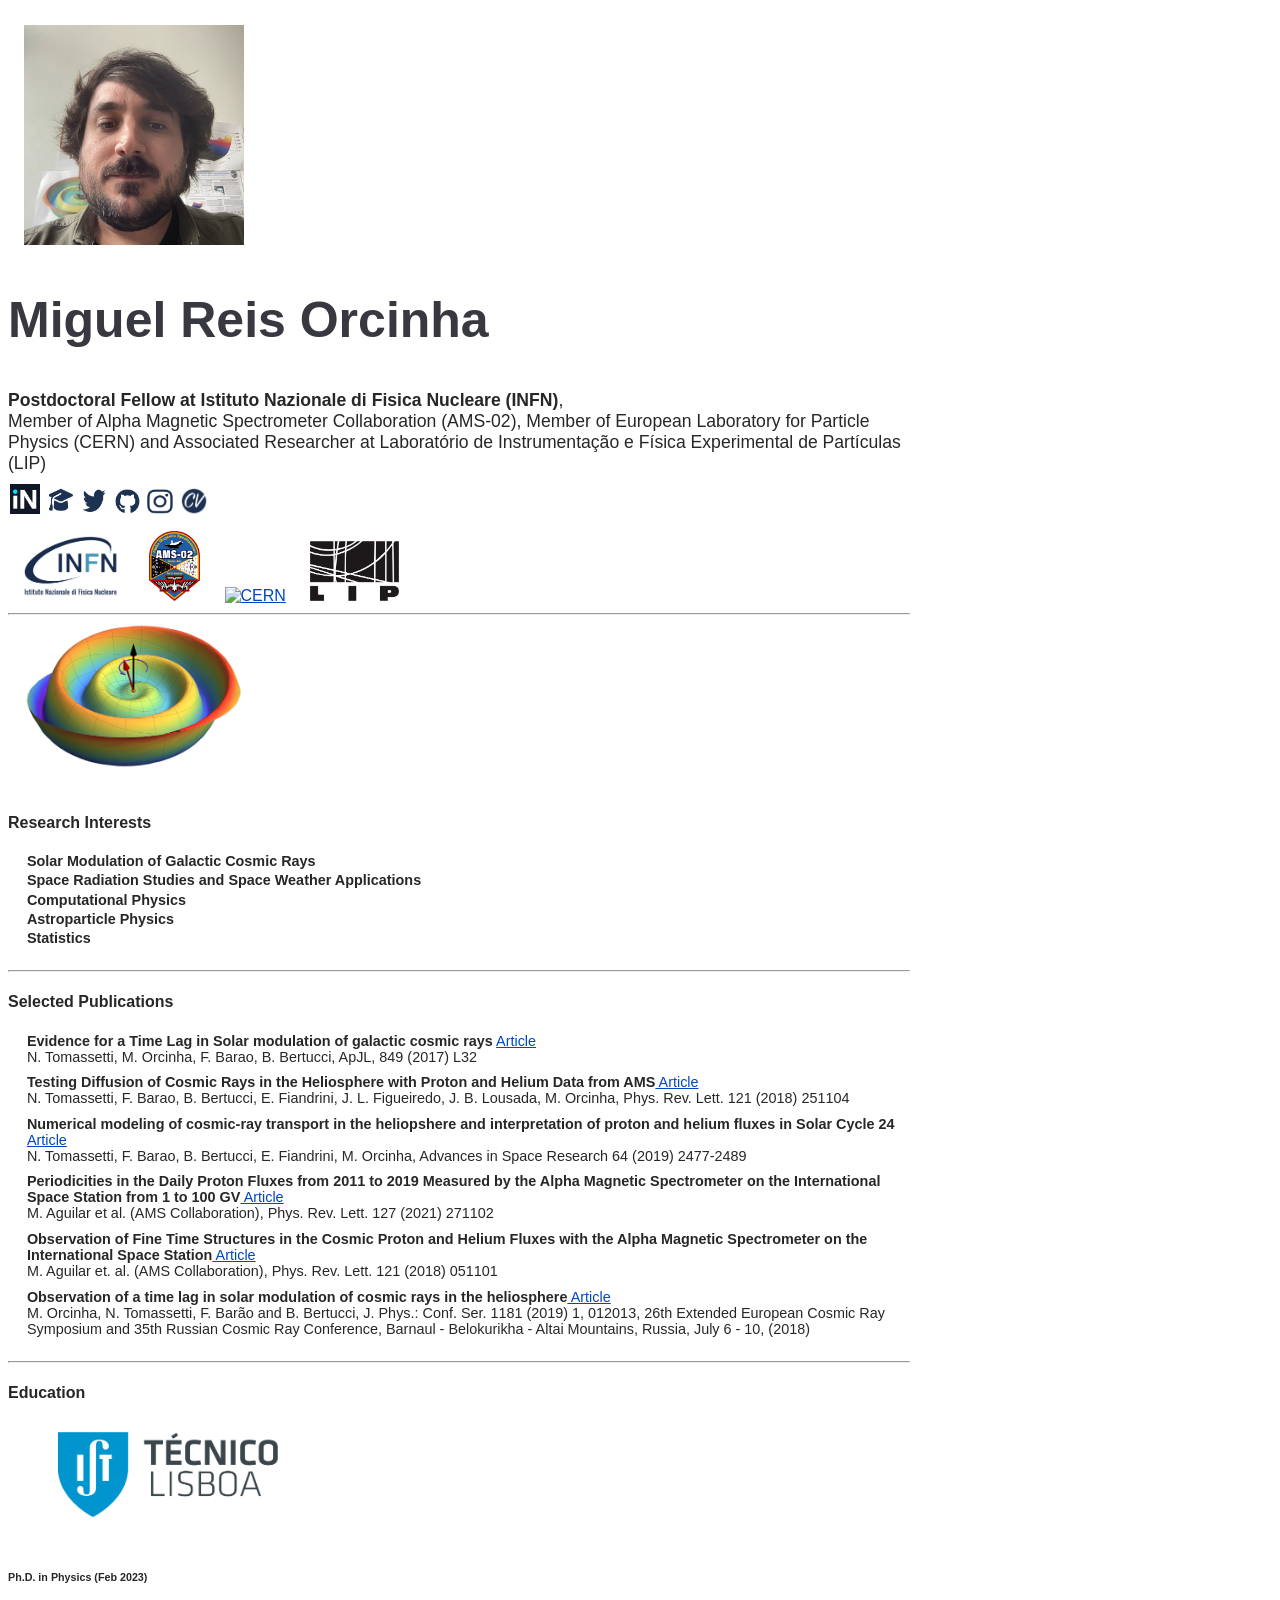
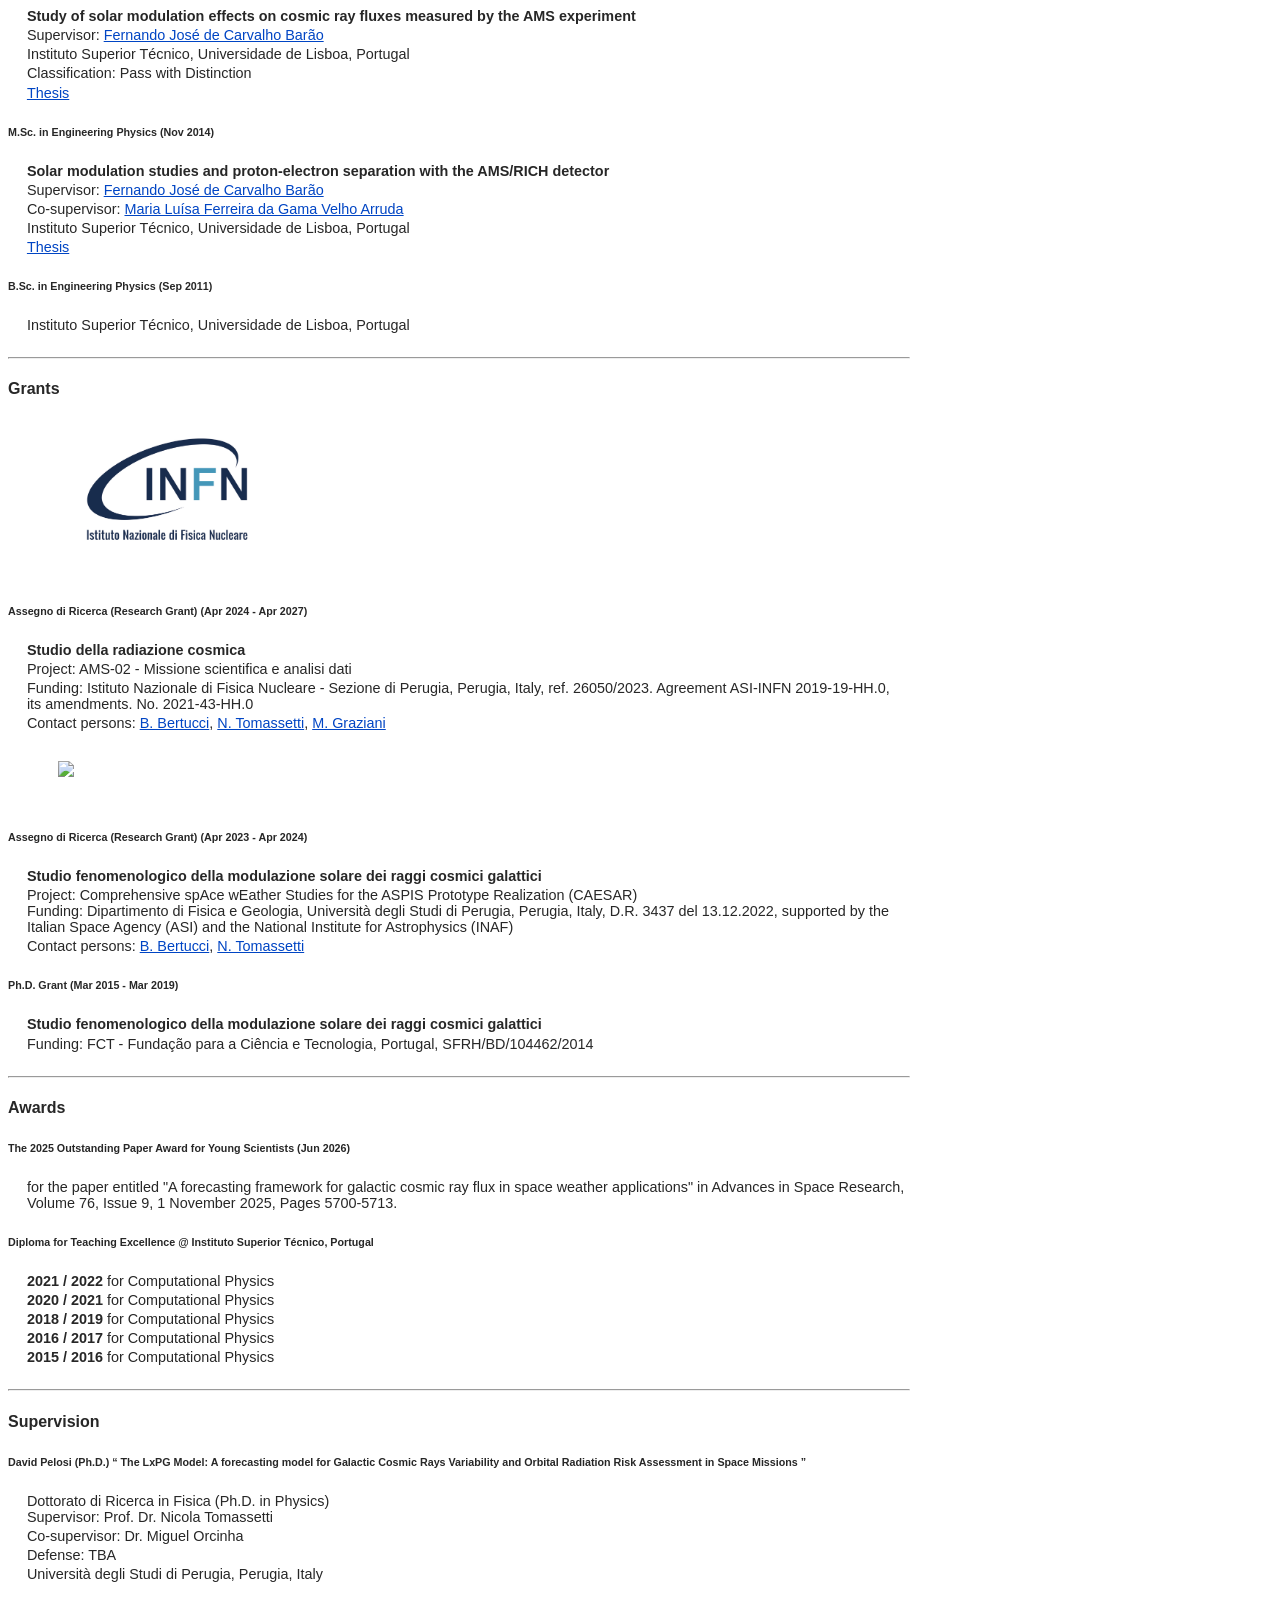
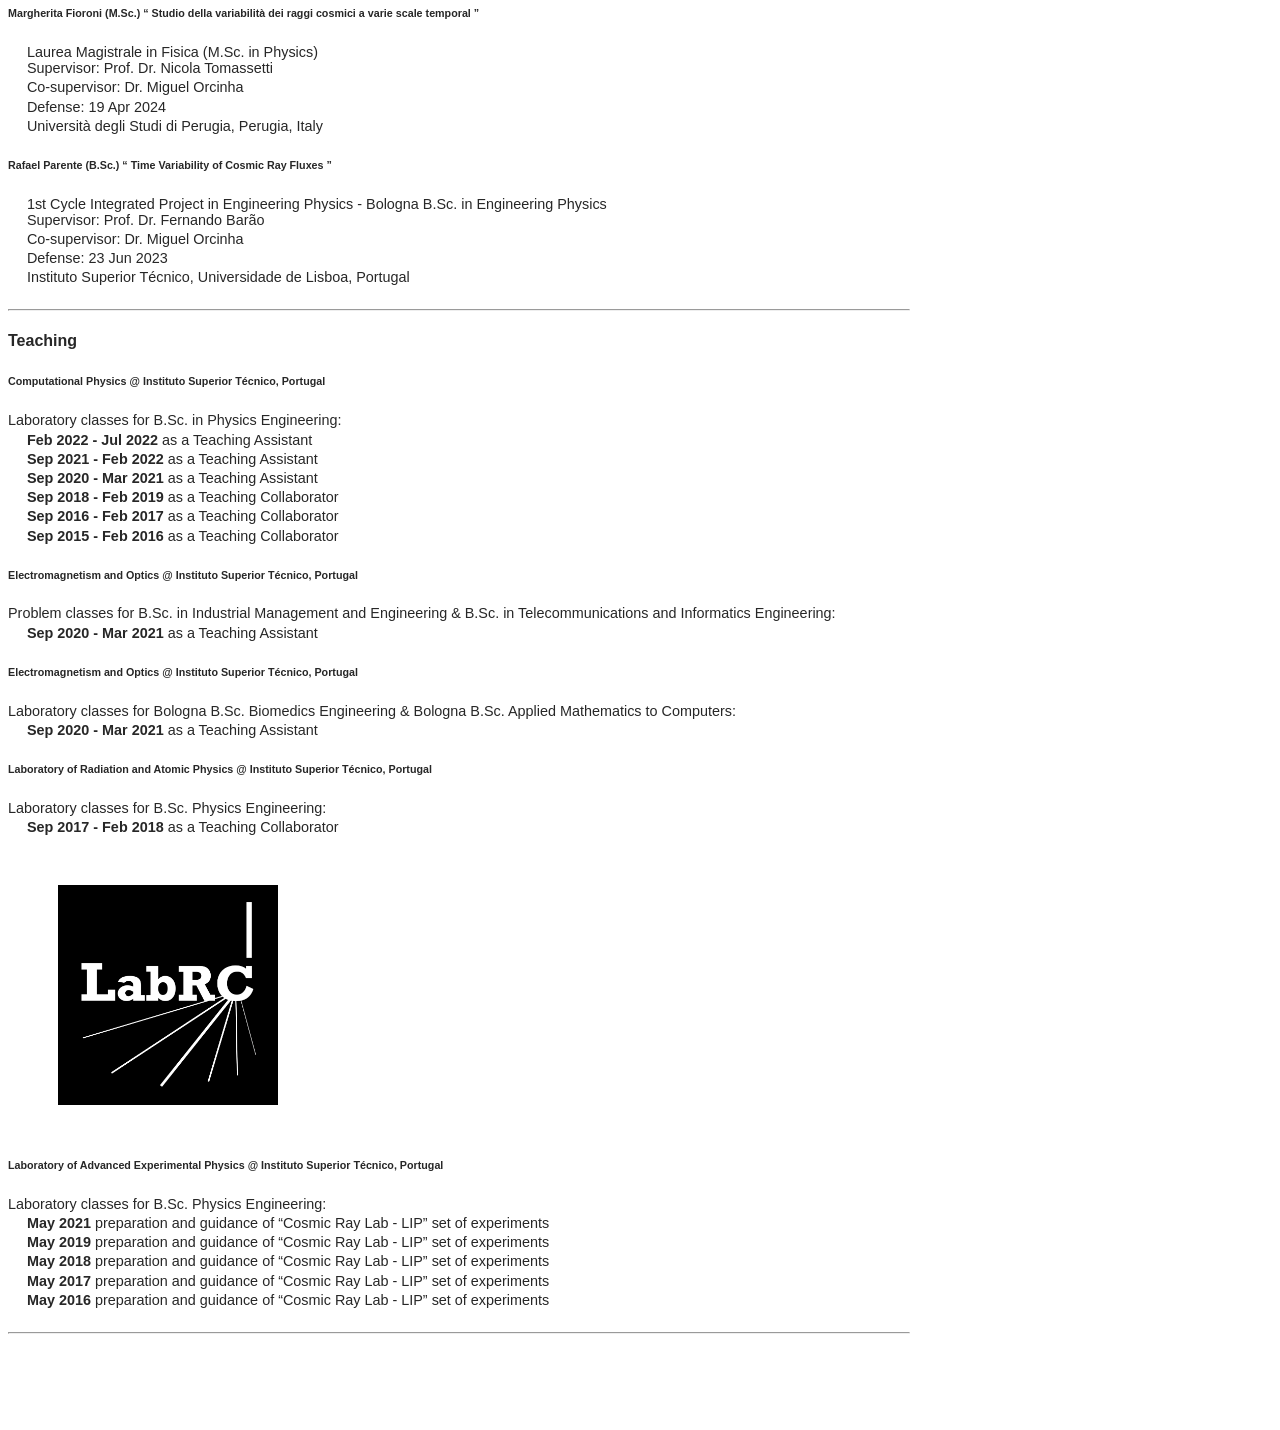
==== commit 82eba50a: "updates" ====
--- a/index.html
+++ b/index.html
@@ -29,7 +29,7 @@
 
       <!-- details -->
       <h2 class="morcinha">Miguel Reis Orcinha</h2>
-      <p class="summary"><strong>Fellow at  Istituto Nazionale di Fisica Nucleare (INFN)</strong><br/>
+      <p class="summary"><strong>Postdoctoral Fellow at  Istituto Nazionale di Fisica Nucleare (INFN)</strong>,<br/>
       Member of Alpha Magnetic Spectrometer Collaboration (AMS-02), Member of European Laboratory for Particle Physics (CERN) and Associated Researcher at Laboratório de Instrumentação e Física Experimental de Partículas (LIP)</p>
 
       <!-- social media -->
@@ -139,6 +139,10 @@
       <!-- grants -->
       <h4><strong>Grants</strong></h4>
 
+      <div class="profile float-right" style="width: 220px; margin: 50px; margin-top: 30px;">
+        <img class="img-fluid z-depth-1" style="padding: 0;" src="./images/INFN_logo_compact.jpeg"></img>
+      </div>
+
       <h6 class="sectiontitle">Assegno di Ricerca (Research Grant)</strong> (Apr 2024 - Apr 2027)</h6>
       <ul class="lonelist">
         <li class="listentry"><strong>Studio della radiazione cosmica</strong></li>
@@ -146,6 +150,10 @@
         <li class="listentry">Funding: Istituto Nazionale di Fisica Nucleare - Sezione di Perugia, Perugia, Italy, ref. 26050/2023. Agreement ASI-INFN 2019-19-HH.0, its amendments. No. 2021-43-HH.0<li>
         <li class="listentry">Contact persons: <a href="https://inspirehep.net/authors/1016515">B. Bertucci</a>, <a href="https://inspirehep.net/authors/1347338">N. Tomassetti</a>, <a href="https://inspirehep.net/authors/1423826">M. Graziani</a></li>
       </ul>
+
+      <div class="profile float-right" style="width: 220px; margin: 50px; margin-top: 30px;">
+        <img class="img-fluid z-depth-1" style="padding: 0;" src="./images/unipg_logo.svg"></img>
+      </div>
 
       <h6 class="sectiontitle">Assegno di Ricerca (Research Grant)</strong> (Apr 2023 - Apr 2024)</h6>
       <ul class="lonelist">
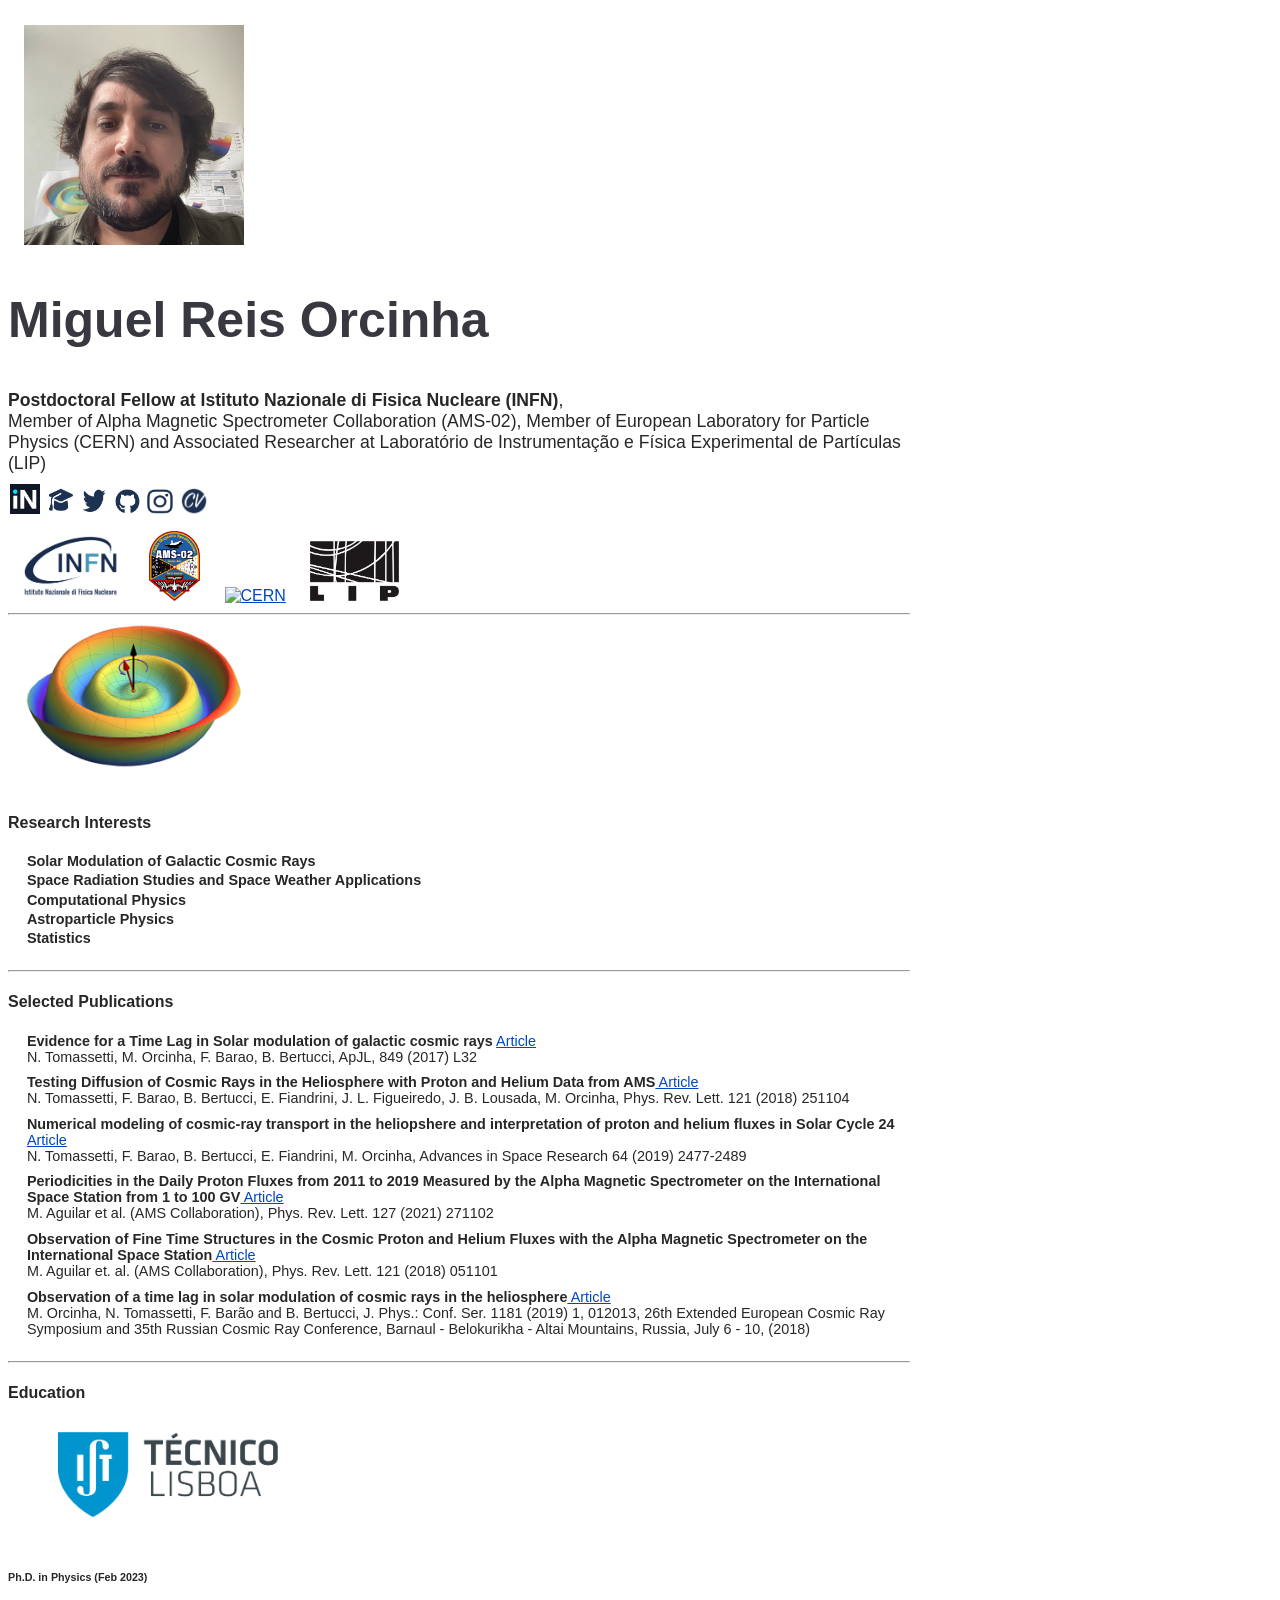
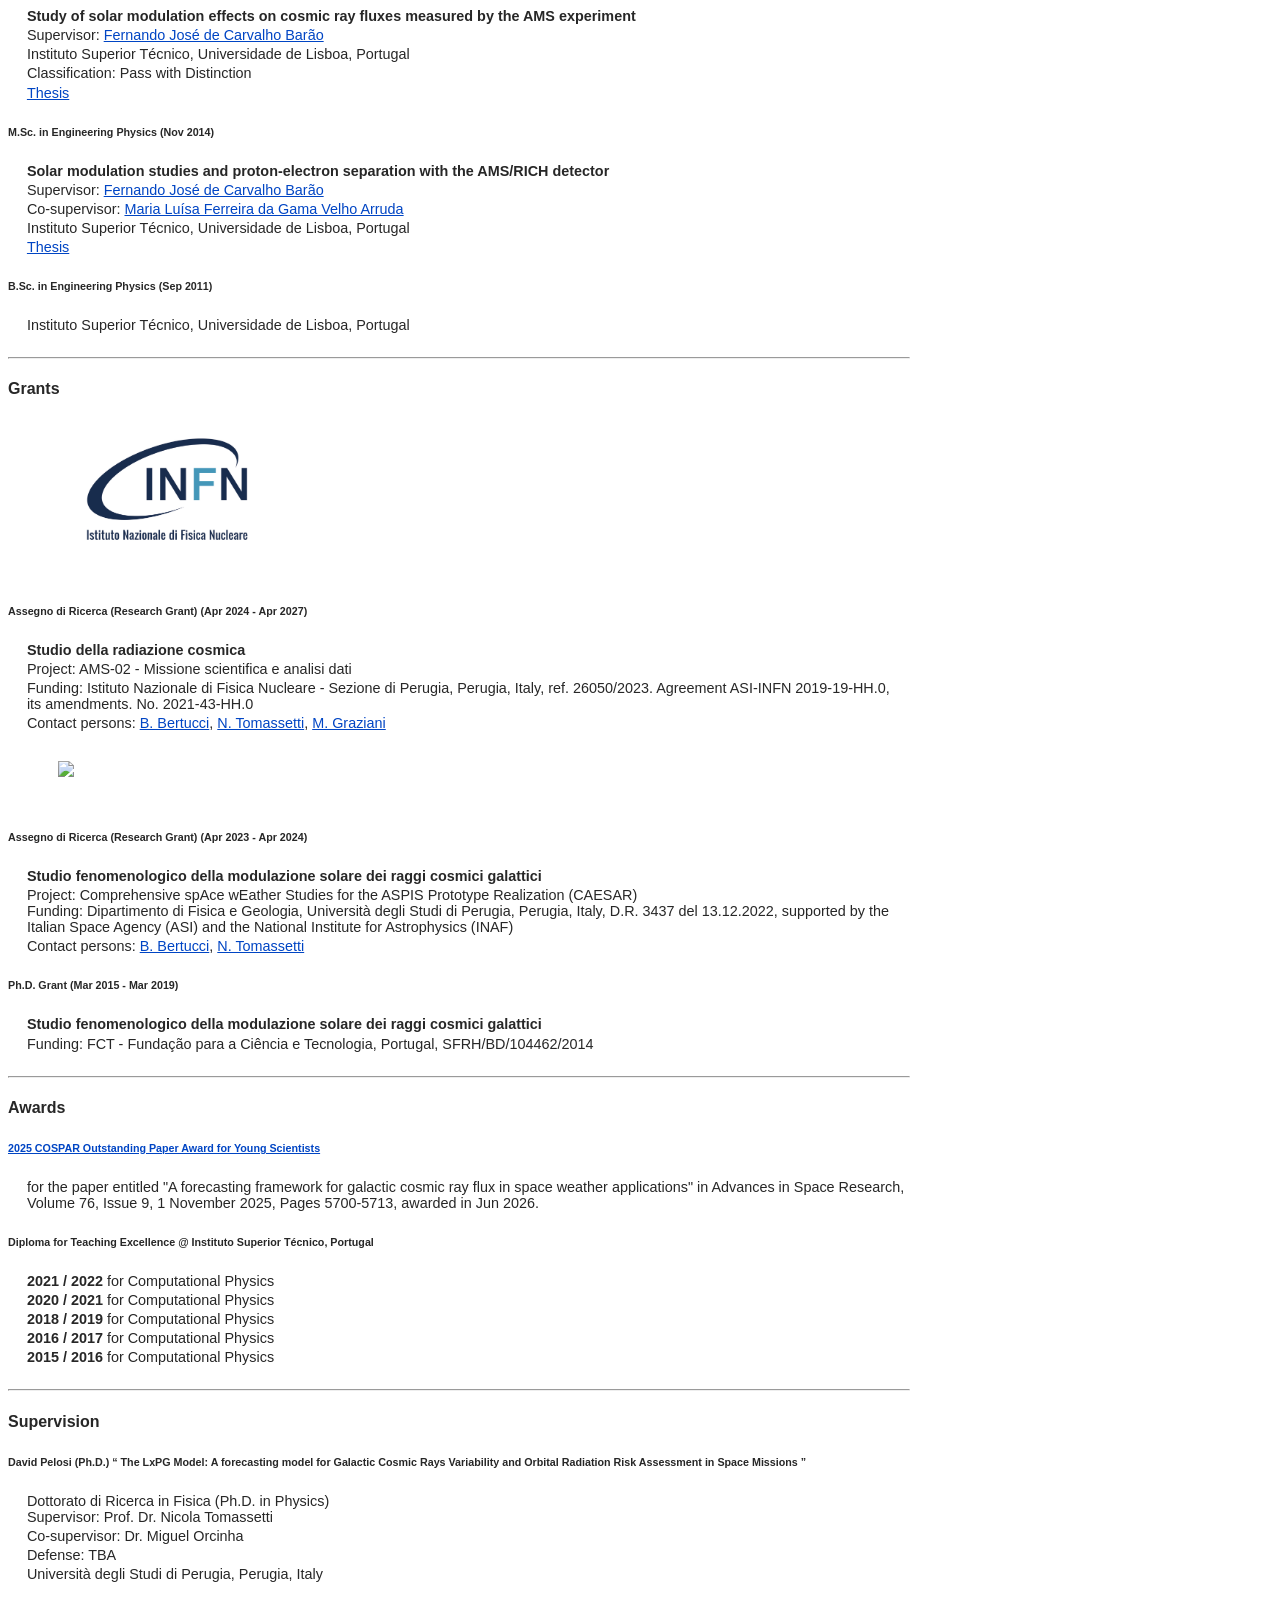
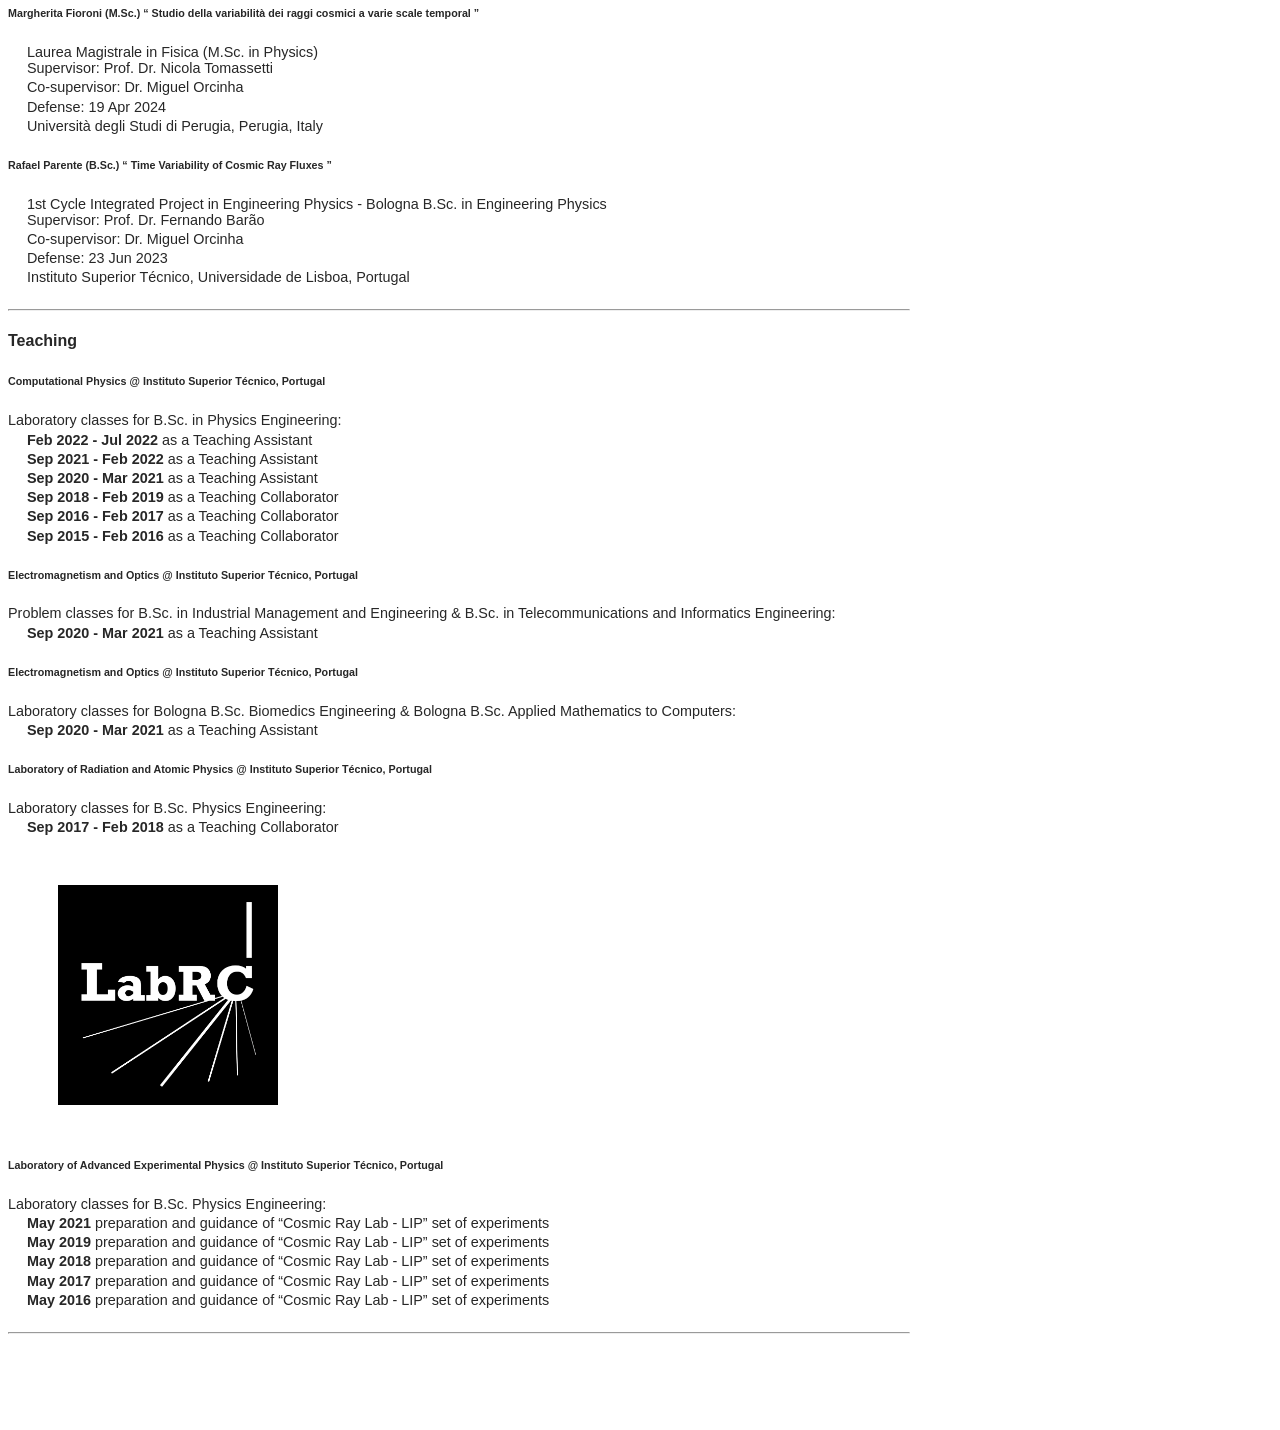
==== commit d12cc907: "updates" ====
--- a/index.html
+++ b/index.html
@@ -174,9 +174,9 @@
       <!-- grants -->
       <h4><strong>Awards</strong></h4>
 
-      <h6 class="sectiontitle">The 2025 Outstanding Paper Award for Young Scientists (Jun 2026)</h6>
-      <ul class="lonelist">
-        <li class="listentry">for the paper entitled "A forecasting framework for galactic cosmic ray flux in space weather applications" in Advances in Space Research, Volume 76, Issue 9, 1 November 2025, Pages 5700-5713.</li>
+      <h6 class="sectiontitle"><a href="https://cosparhq.cnes.fr/assets/uploads/2026/06/Recipients_Merge-Table_Web.pdf">2025 COSPAR Outstanding Paper Award for Young Scientists</a></h6>
+      <ul class="lonelist">
+        <li class="listentry">for the paper entitled "A forecasting framework for galactic cosmic ray flux in space weather applications" in Advances in Space Research, Volume 76, Issue 9, 1 November 2025, Pages 5700-5713, awarded in Jun 2026.</li>
       </ul>
 
       <h6 class="sectiontitle">Diploma for Teaching Excellence @ Instituto Superior Técnico, Portugal</h6>
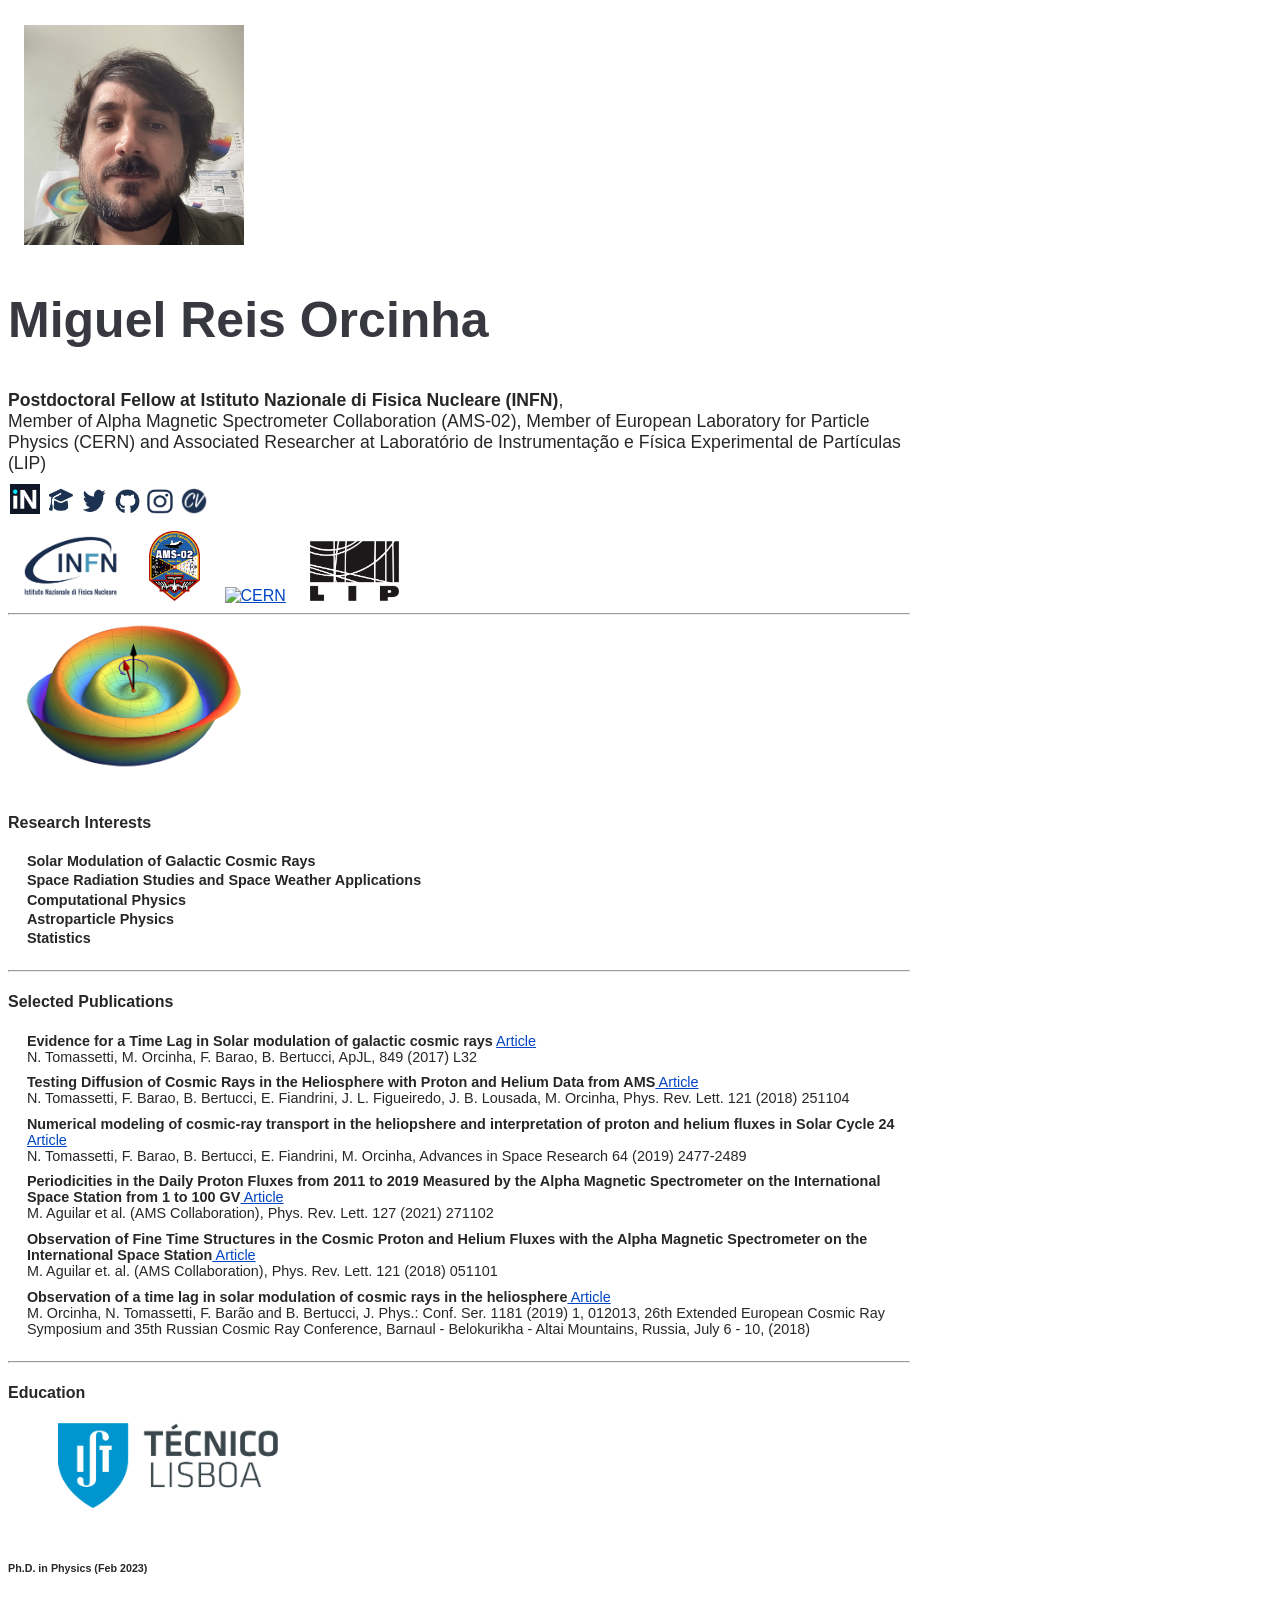
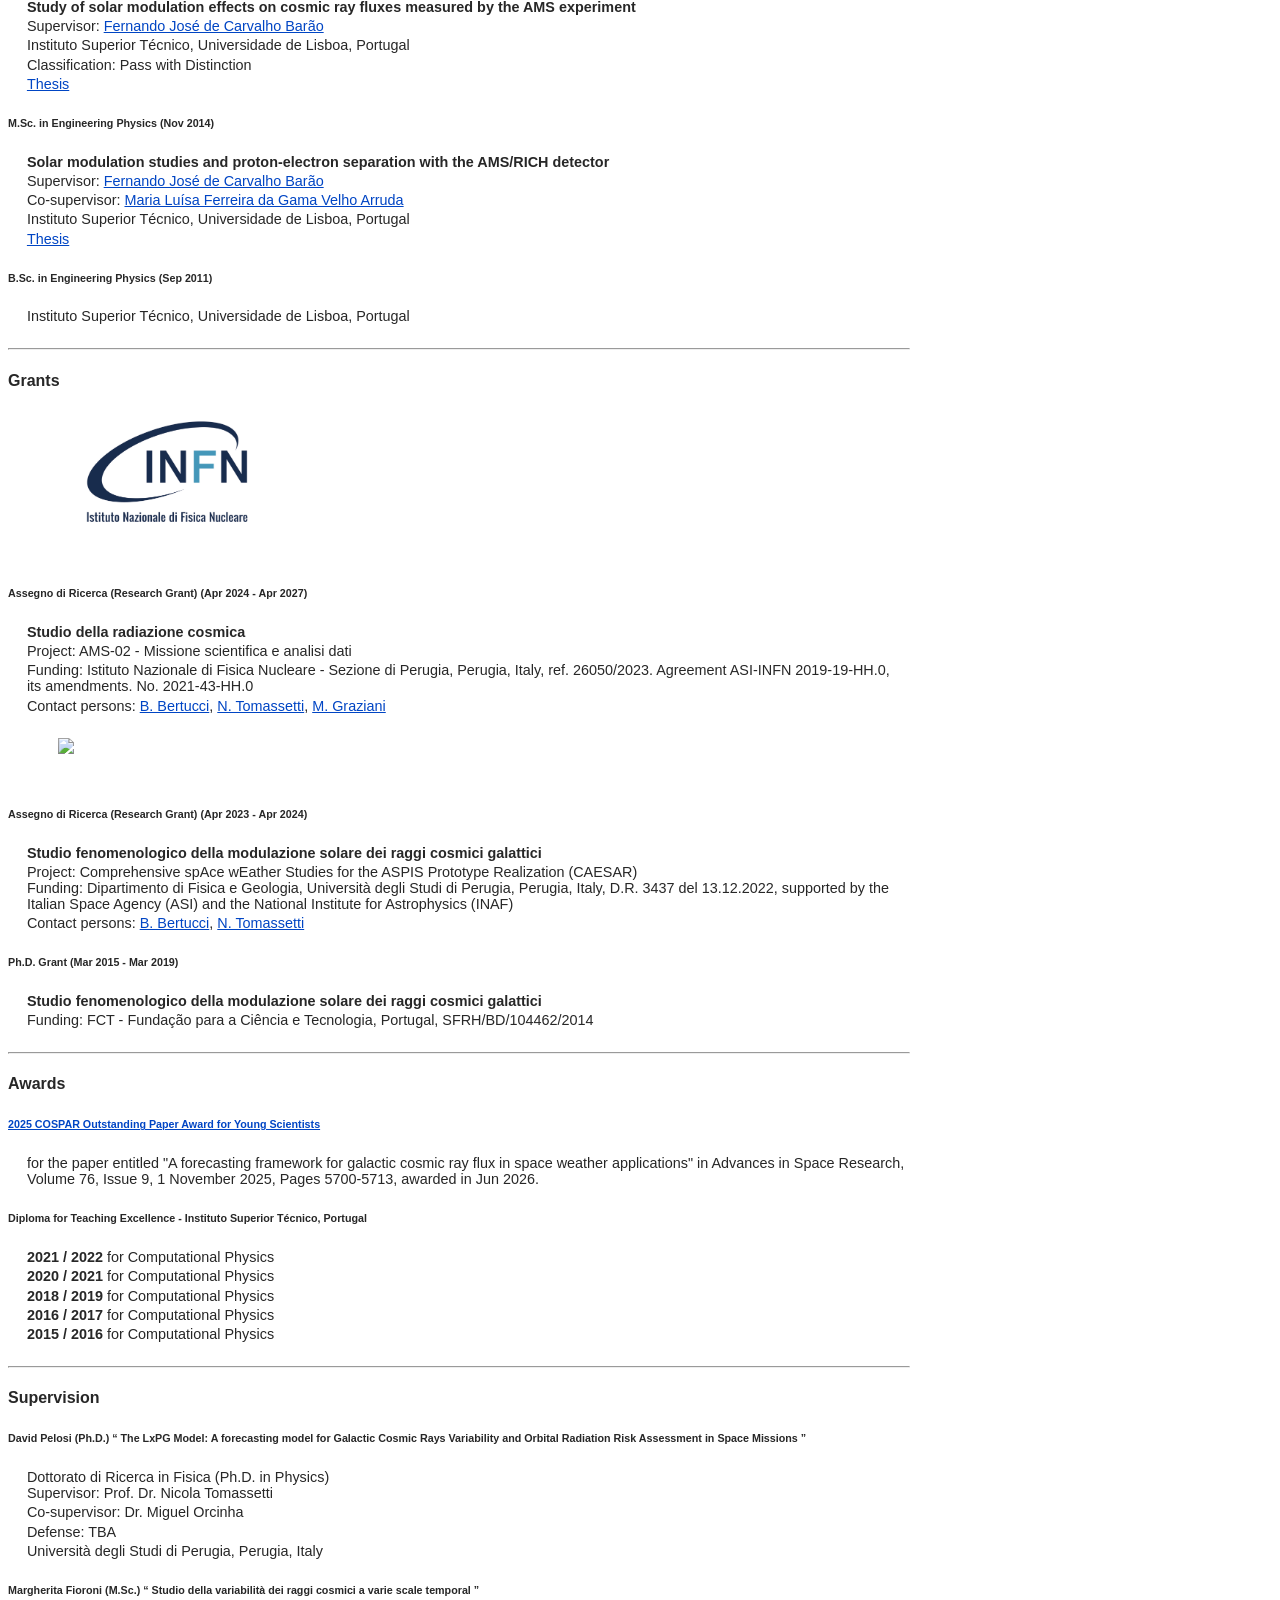
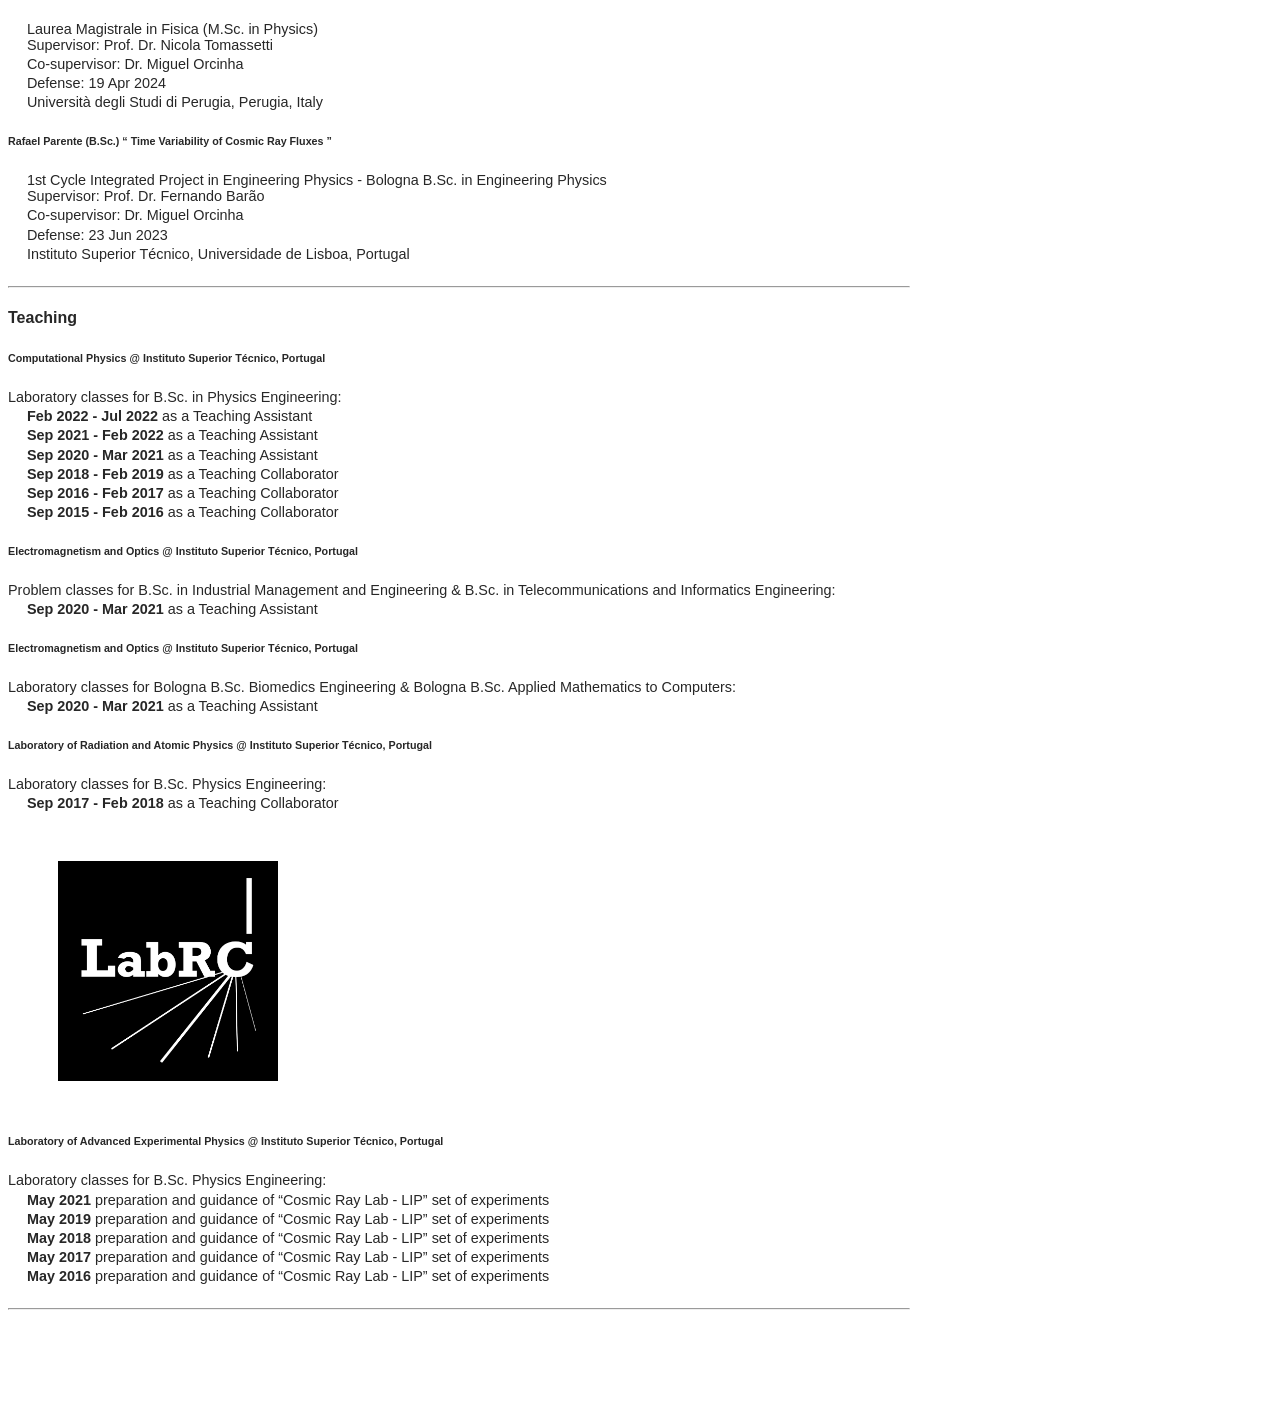
==== commit 84f9af4d: "updates" ====
--- a/index.html
+++ b/index.html
@@ -104,7 +104,7 @@
       <!-- education -->
       <h4><strong>Education</strong></h4>
 
-      <div class="profile float-right" style="width: 220px; margin: 50px; margin-top: 30px;">
+      <div class="profile float-right" style="width: 220px; margin: 50px; margin-top: 10px;">
         <img class="img-fluid z-depth-1" style="padding: 0;" src="./images/IST_A_CMYK_POS.png"></img>
       </div>
 
@@ -139,7 +139,7 @@
       <!-- grants -->
       <h4><strong>Grants</strong></h4>
 
-      <div class="profile float-right" style="width: 220px; margin: 50px; margin-top: 30px;">
+      <div class="profile float-right" style="width: 220px; margin: 50px; margin-top: 10px;">
         <img class="img-fluid z-depth-1" style="padding: 0;" src="./images/INFN_logo_compact.jpeg"></img>
       </div>
 
@@ -151,7 +151,7 @@
         <li class="listentry">Contact persons: <a href="https://inspirehep.net/authors/1016515">B. Bertucci</a>, <a href="https://inspirehep.net/authors/1347338">N. Tomassetti</a>, <a href="https://inspirehep.net/authors/1423826">M. Graziani</a></li>
       </ul>
 
-      <div class="profile float-right" style="width: 220px; margin: 50px; margin-top: 30px;">
+      <div class="profile float-right" style="width: 220px; margin: 50px; margin-top: 10px;">
         <img class="img-fluid z-depth-1" style="padding: 0;" src="./images/unipg_logo.svg"></img>
       </div>
 
@@ -179,7 +179,7 @@
         <li class="listentry">for the paper entitled "A forecasting framework for galactic cosmic ray flux in space weather applications" in Advances in Space Research, Volume 76, Issue 9, 1 November 2025, Pages 5700-5713, awarded in Jun 2026.</li>
       </ul>
 
-      <h6 class="sectiontitle">Diploma for Teaching Excellence @ Instituto Superior Técnico, Portugal</h6>
+      <h6 class="sectiontitle">Diploma for Teaching Excellence - Instituto Superior Técnico, Portugal</h6>
       <ul class="lonelist">
         <li class="listentry"><strong>2021 / 2022</strong> for Computational Physics</li>
         <li class="listentry"><strong>2020 / 2021</strong> for Computational Physics</li>
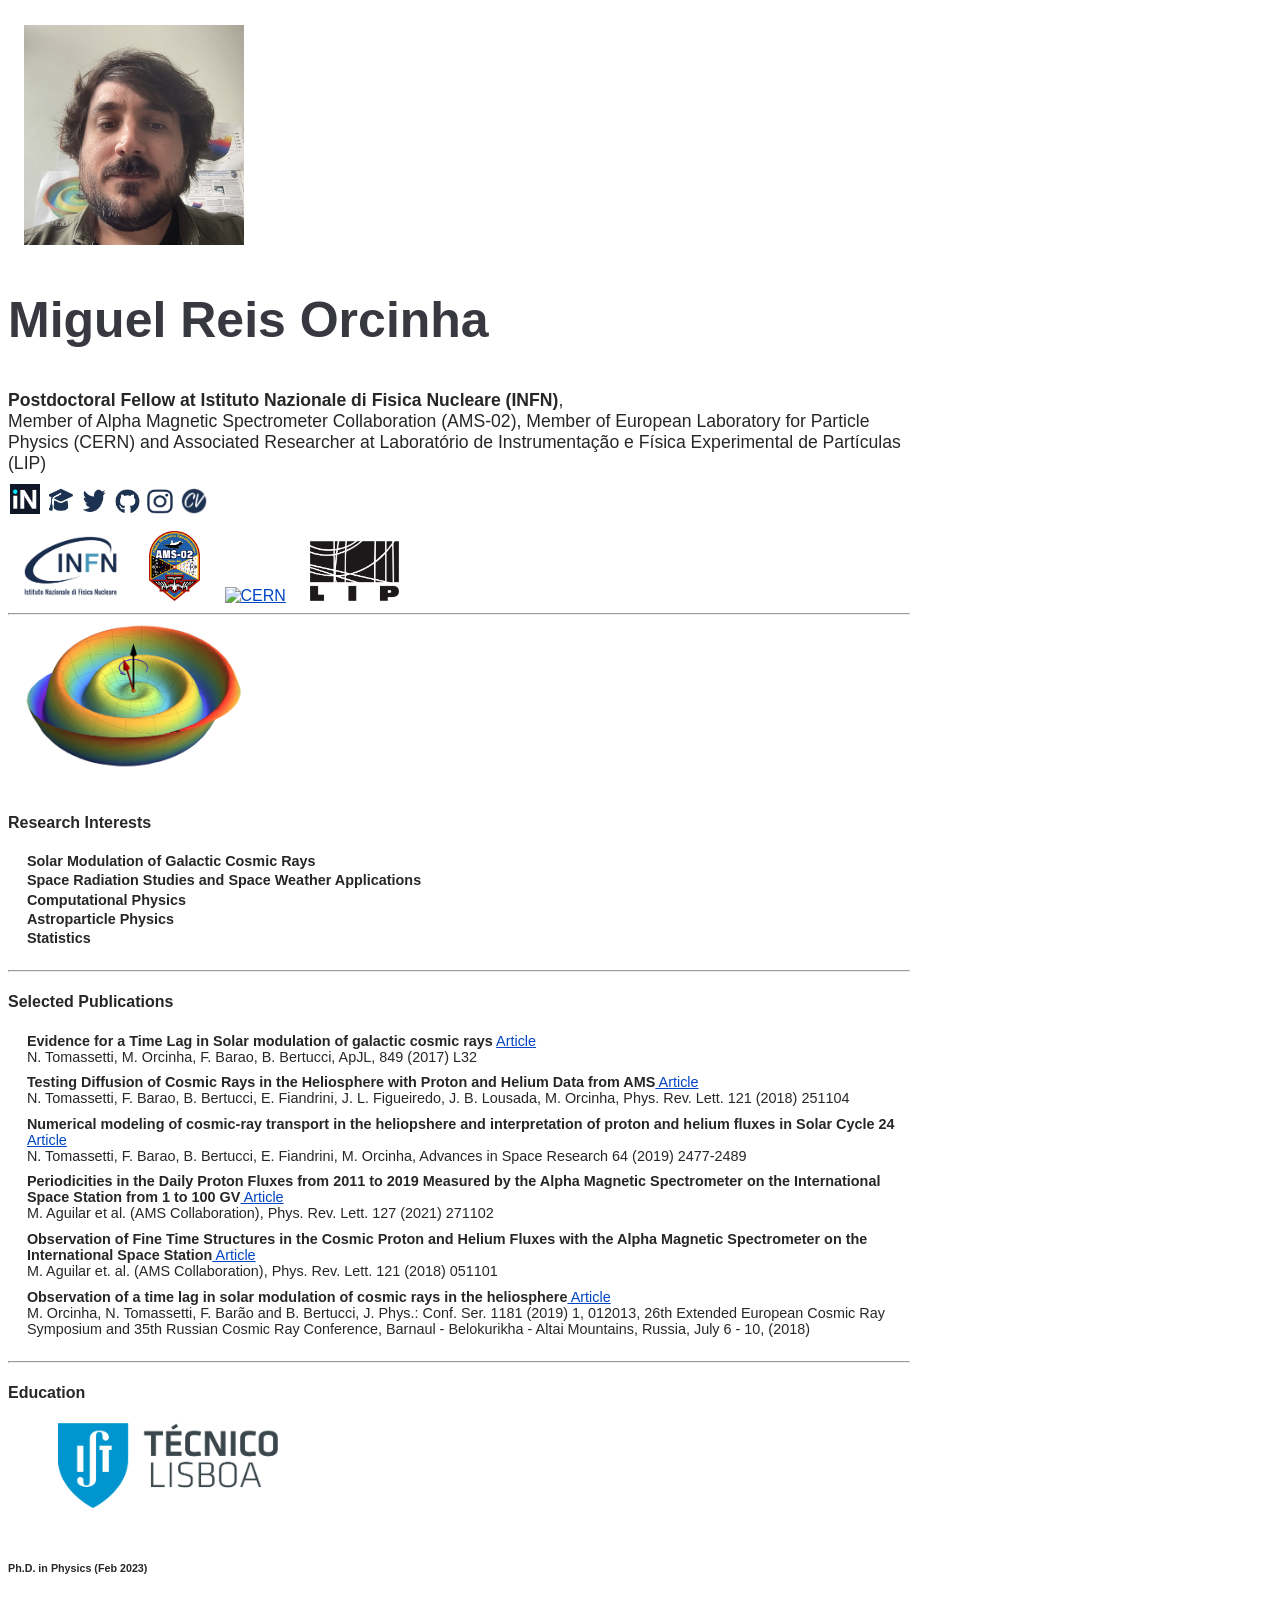
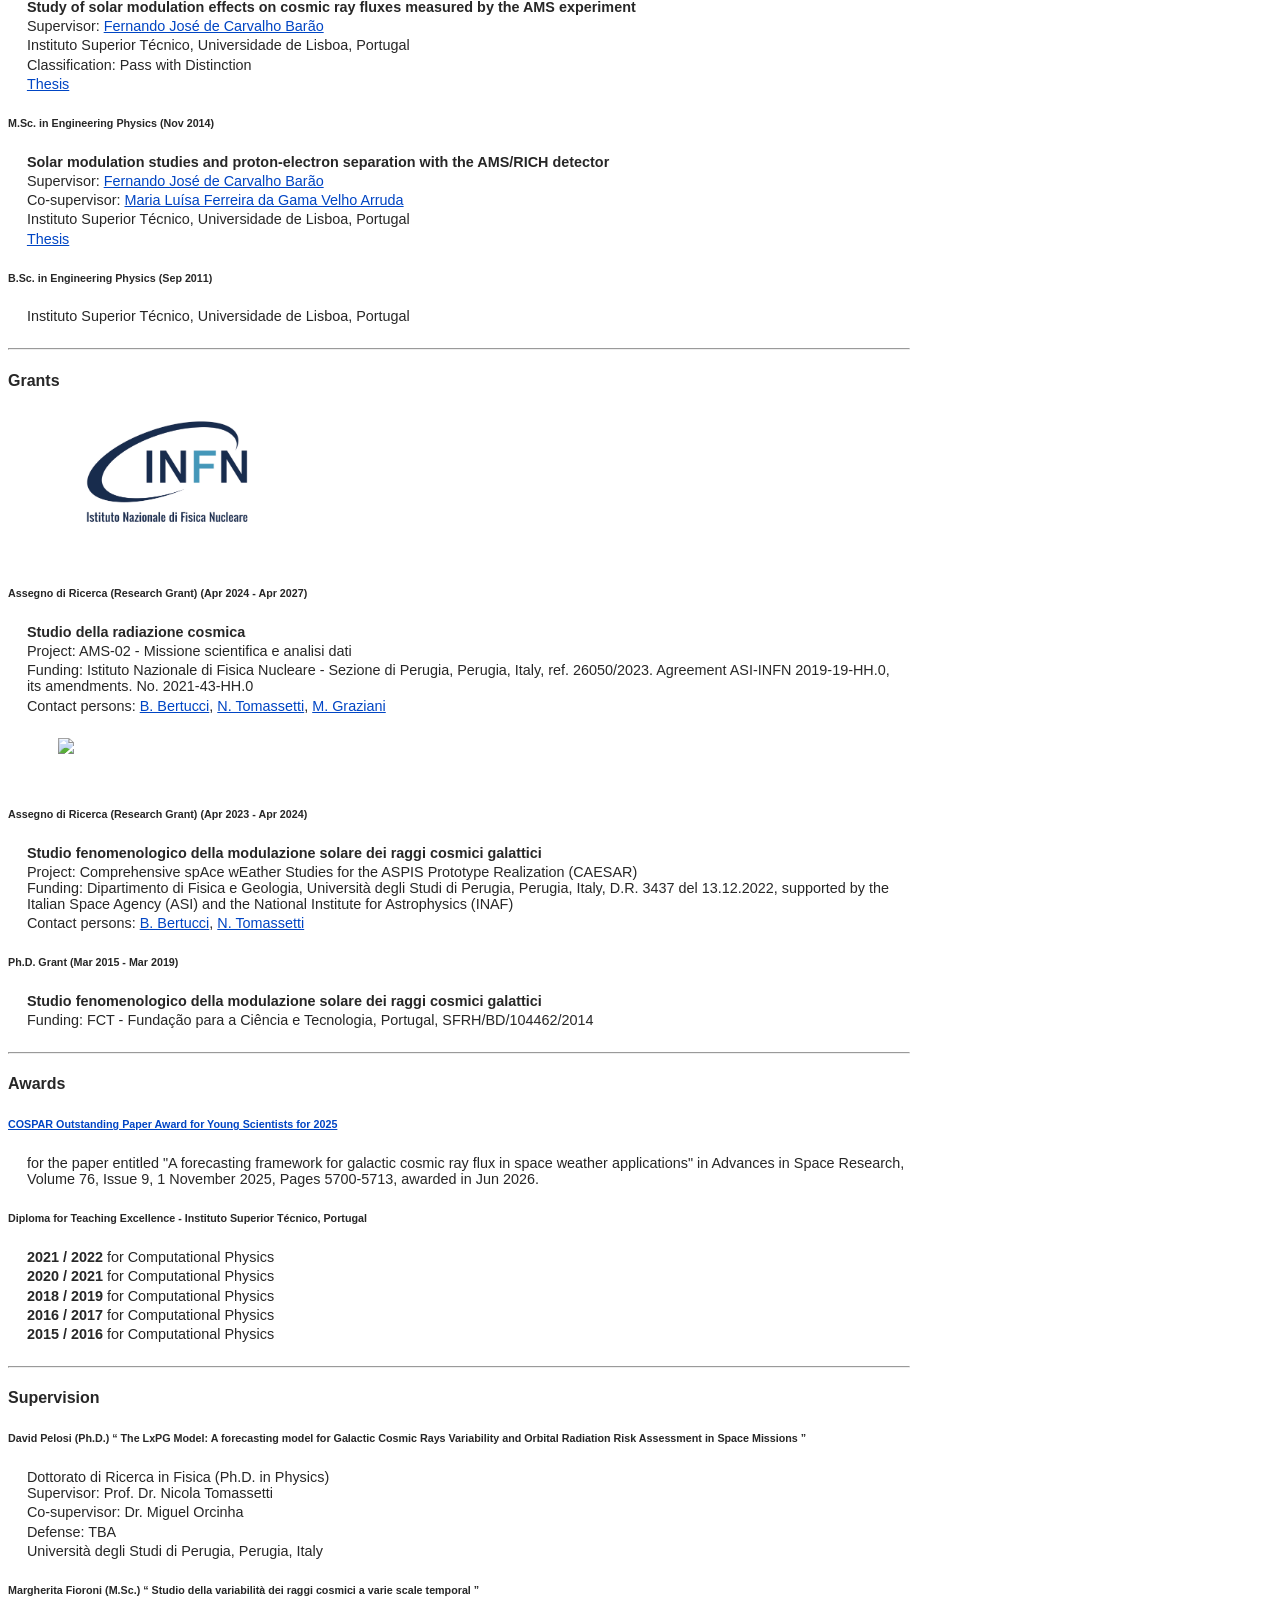
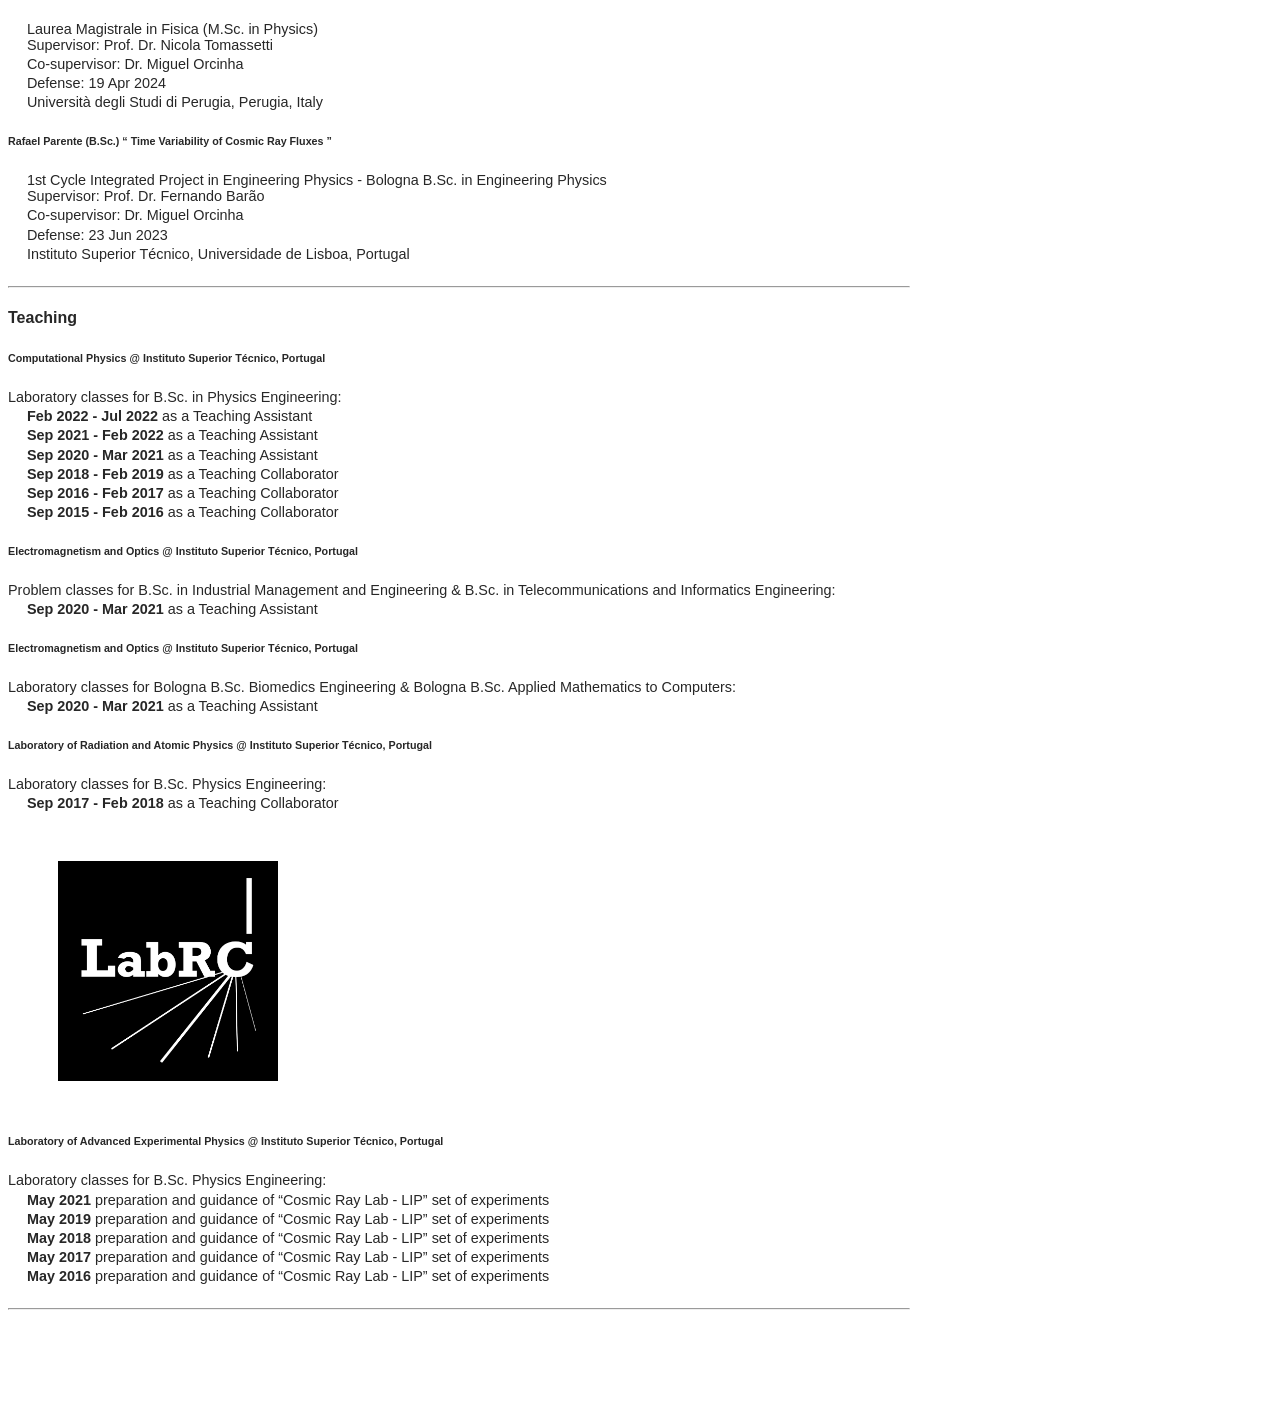
==== commit 5fc1243f: "updates" ====
--- a/index.html
+++ b/index.html
@@ -174,7 +174,7 @@
       <!-- grants -->
       <h4><strong>Awards</strong></h4>
 
-      <h6 class="sectiontitle"><a href="https://cosparhq.cnes.fr/assets/uploads/2026/06/Recipients_Merge-Table_Web.pdf">2025 COSPAR Outstanding Paper Award for Young Scientists</a></h6>
+      <h6 class="sectiontitle"><a href="https://cosparhq.cnes.fr/assets/uploads/2026/06/Recipients_Merge-Table_Web.pdf"> COSPAR Outstanding Paper Award for Young Scientists for 2025</a></h6>
       <ul class="lonelist">
         <li class="listentry">for the paper entitled "A forecasting framework for galactic cosmic ray flux in space weather applications" in Advances in Space Research, Volume 76, Issue 9, 1 November 2025, Pages 5700-5713, awarded in Jun 2026.</li>
       </ul>
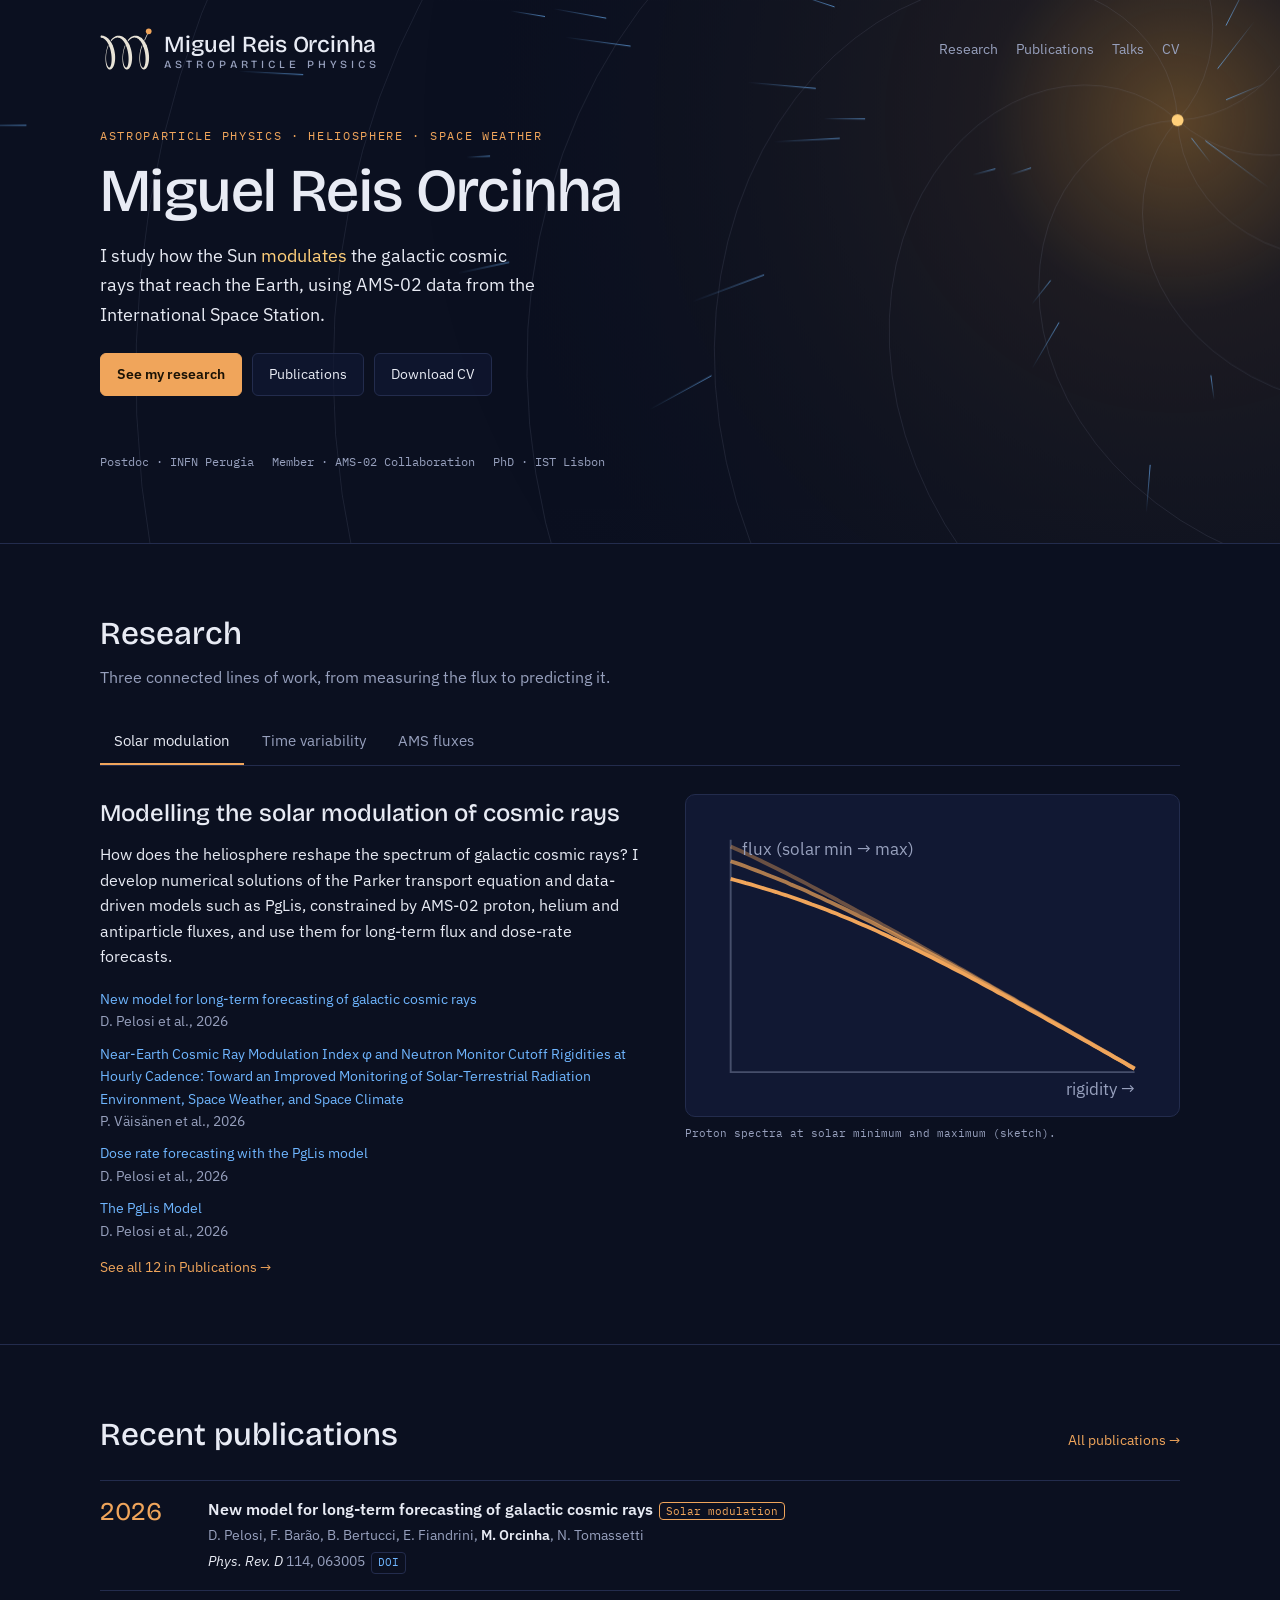
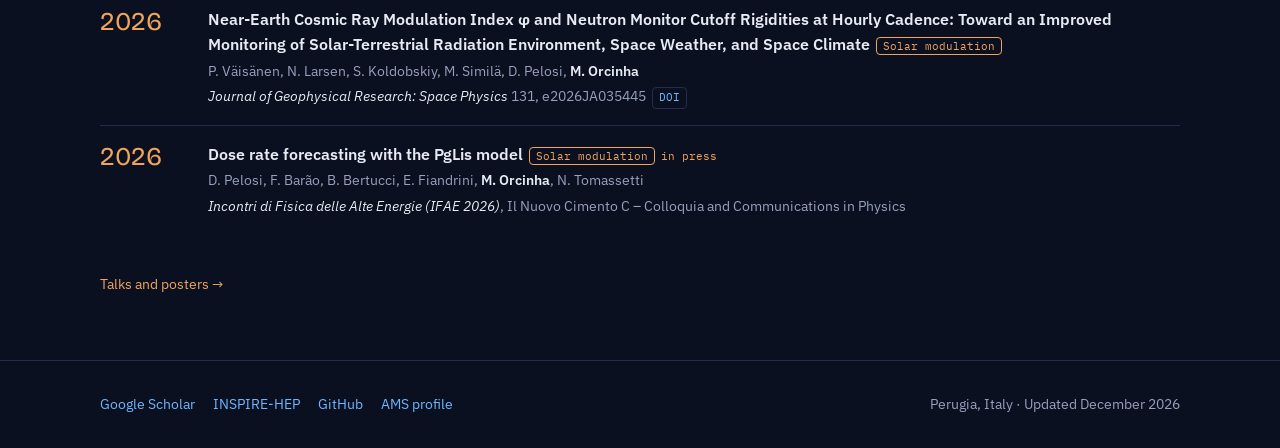
==== commit ab8367d8: "Redesign site: new home, publications and talks pages built from the CV .bib files Co-Authored-By: C" ====
--- a/index.html
+++ b/index.html
@@ -1,300 +1,77 @@
 <!DOCTYPE html>
-<html>
-  <head>
+<html lang="en">
+<head>
+  <meta charset="utf-8">
+  <meta name="viewport" content="width=device-width, initial-scale=1, viewport-fit=cover">
+  <title>Miguel Reis Orcinha · Astroparticle physicist</title>
+  <meta name="description" content="Miguel Reis Orcinha, astroparticle physicist at INFN Perugia and member of the AMS-02 Collaboration. Solar modulation and time variability of galactic cosmic rays.">
 
-    <meta http-equiv="Content-Type" content="text/html; charset=UTF-8">
-    <meta name="viewport" content="width=device-width, initial-scale=1, shrink-to-fit=no">
-    <meta http-equiv="X-UA-Compatible" content="IE=edge">
+  <!-- Link previews (LinkedIn, social media, chat apps) -->
+  <meta property="og:type" content="website">
+  <meta property="og:title" content="Miguel Reis Orcinha · Astroparticle physicist">
+  <meta property="og:description" content="Miguel Reis Orcinha, astroparticle physicist at INFN Perugia and member of the AMS-02 Collaboration. Solar modulation and time variability of galactic cosmic rays.">
+  <meta property="og:url" content="https://miguelorcinha.github.io/">
+  <meta property="og:image" content="https://miguelorcinha.github.io/images/portrait.jpg">
+  <meta name="twitter:card" content="summary">
 
-    <!-- Styling the website -->
-    <title>Miguel Orcinha</title>
-    <link rel="icon" type="image/x-icon" href="favicon.ico" />
+  <link rel="icon" href="favicon.ico" sizes="any">
+  <link rel="icon" type="image/svg+xml" href="favicon.svg">
+  <link rel="apple-touch-icon" href="apple-touch-icon.png">
+  <meta name="theme-color" content="#0b1020">
 
-    <!-- Bootstrap -->
-    <link href="./docs/bootstrap.min.css" rel="stylesheet" integrity="sha512-MoRNloxbStBcD8z3M/2BmnT+rg4IsMxPkXaGh2zD6LGNNFE80W3onsAhRcMAMrSoyWL9xD7Ert0men7vR8LUZg==" crossorigin="anonymous">
+  <link rel="preconnect" href="https://fonts.googleapis.com">
+  <link rel="preconnect" href="https://fonts.gstatic.com" crossorigin>
+  <link rel="stylesheet" href="https://fonts.googleapis.com/css2?family=Bricolage+Grotesque:opsz,wght@12..96,500;12..96,700&family=IBM+Plex+Mono:wght@400;500&family=IBM+Plex+Sans:wght@400;500;600&display=swap">
+  <link rel="stylesheet" href="assets/style.css">
+</head>
+<body data-page="home">
 
-    <!-- Fonts & Icons -->
-    <link rel="stylesheet" type="text/css" href="./docs/css">
+  <!-- ============ HERO ============ -->
+  <header class="hero">
+    <canvas id="sky" aria-hidden="true"></canvas>
+    <div class="inner pad">
+      <div class="bar" id="site-bar"></div>
+      <div class="hero-main">
+        <div class="eyebrow" data-site="eyebrow"></div>
+        <h1 data-site="name"></h1>
+        <p class="lead" id="lead"></p>
+        <div class="cta">
+          <a class="btn primary" href="#research">See my research</a>
+          <a class="btn" href="publications.html">Publications</a>
+          <a class="btn" data-site-href="cv" href="#">Download CV</a>
+        </div>
+      </div>
+      <div class="aff" id="affiliations"></div>
+    </div>
+  </header>
 
-    <!-- Styles -->
-    <link rel="stylesheet" href="./docs/main.css">
-  </head>
+  <main>
+    <!-- ============ RESEARCH ============ -->
+    <section class="s pad" id="research">
+      <div class="inner">
+        <h2>Research</h2>
+        <p class="sub" data-site="researchIntro"></p>
+        <div class="tabs" role="tablist" id="tabs" aria-label="Research topics"></div>
+        <div id="panel"></div>
+      </div>
+    </section>
 
-  <body>
-    <!-- profile pic -->
-    <div class="container mt-5">
-      <div class="profile float-right" style="margin-top: 25px; padding: 0;">
-        <img class="img-fluid z-depth-1 rounded" src="./images/miguel_cropped.png"></img>
+    <!-- ============ RECENT PUBLICATIONS ============ -->
+    <section class="s pad" id="latest">
+      <div class="inner">
+        <div class="shead"><h2>Recent publications</h2><a class="seeall" href="publications.html">All publications →</a></div>
+        <div class="ylist" id="recent"></div>
+        <p class="morelinks"><a class="seeall" href="talks.html">Talks and posters →</a></p>
       </div>
+    </section>
+  </main>
 
-      <!-- details -->
-      <h2 class="morcinha">Miguel Reis Orcinha</h2>
-      <p class="summary"><strong>Postdoctoral Fellow at  Istituto Nazionale di Fisica Nucleare (INFN)</strong>,<br/>
-      Member of Alpha Magnetic Spectrometer Collaboration (AMS-02), Member of European Laboratory for Particle Physics (CERN) and Associated Researcher at Laboratório de Instrumentação e Física Experimental de Partículas (LIP)</p>
+  <!-- Header bar and footer are filled in by assets/site.js, so they are edited in one place. -->
+  <footer class="pad" id="site-footer"></footer>
 
-      <!-- social media -->
-      <span class="social-buttons" style="font-size:12px;">
-        <a href="https://inspirehep.net/literature?sort=mostrecent&size=25&page=1&q=orcinha&ui-citation-summary=true"> <img src="images/inspirehep.jpeg" width="30" height="30" style="padding: 2px;" alt='InspireHEP'></img></a>
-        <a href="https://scholar.google.com/citations?user=Xp7cCeIAAAAJ&hl=pt-PT"> <img src="images/scholar.png" width="30" height="30" alt='Scholar'></img></a>
-        <a href="https://www.twitter.com/m_orcinha"> <img src="images/twitter.png" width="30" height="30" alt='Twitter'></img></a>
-        <a href="https://github.com/miguelorcinha"> <img src="images/github.png" width="30" height="30" alt='Github'></img></a>
-        <a href="https://www.instagram.com/miguel.orcinha/"><img src="images/instagram.png" width="30" height="30" alt="Instagram"></img></a>
-        <a href="files/cv_morcinha_20260811.pdf"><img src="images/cv_logo.png" width="30" height="30" alt="Curriculum Vitae"></img></a>
-      </span>
+  <noscript><p class="pad">This site needs JavaScript to list publications and talks. My CV is at <a href="files/cv_morcinha_20260811.pdf">files/cv_morcinha_20260811.pdf</a>.</p></noscript>
 
-      <!-- affiliations -->
-        <div style="padding-top: 0.3cm;">
-          <!-- <a href="http://www.fisica.unipg.it/fisgejo/index.php/it/"><img style="height: 70px;" src="images/unipg_logo.svg" alt='UniPG'></img></a> -->
-          <a href="https://www.pg.infn.it/en/infn-perugia-unit-home-page/"><img style="height: 70px;" src="images/INFN_logo_compact.jpeg" alt='INFN'></img></a>
-          <a href="https://ams02.space/"><img style="height: 70px; margin: 0px 10px 0px 10px;" src="images/AMS-02_Logo.png" alt='AMS'></img></a>
-          <a href="https://cern.ch"><img style="height: 70px; margin: 0px 10px 0px 10px;" src="images/cern_logo.png" alt='CERN'></img></a>
-          <a href="https://www.lip.pt/"><img style="height: 60px; margin: 0px 10px 0px 10px;" src="images/lip_logo_compact.png" alt='LIP'></img></a>
-        </div>
-
-      <hr style="width:100%;text-align:left;margin-left:0"></hr>
-
-      <div class="profile float-right">
-        <img class="img-fluid z-depth-1 rounded" style="padding: 0; padding-bottom: 20px;" src="./images/hcs_rainbow_arrows.png"></img>
-      </div>
-      <h4><strong>Research Interests</strong></h4>
-
-      <!-- <p align="justify"> -->
-        <ul class="lonelist">
-          <li class="listentry"><strong>Solar Modulation of Galactic Cosmic Rays</strong></li>
-          <li class="listentry"><strong>Space Radiation Studies and Space Weather Applications</strong></li>
-          <li class="listentry"><strong>Computational Physics</strong></li>
-          <li class="listentry"><strong>Astroparticle Physics</strong></li>
-          <li class="listentry"><strong>Statistics</strong></li>
-        </ul>
-      <!-- </p> -->
-
-      <hr style="width:100%;text-align:left;margin-left:0"></hr>
-
-      <h4><strong>Selected Publications</strong></h4>
-
-      <ul class="lonelist">
-        <li class="listpaperentry"><strong>Evidence for a Time Lag in Solar modulation of galactic cosmic
-        rays</strong> <a href="http://dx.doi.org/10.3847/2041-8213/aa9373"> Article</a><br/>
-        N. Tomassetti, M. Orcinha, F. Barao, B. Bertucci, ApJL, 849 (2017) L32 </li>
-
-        <li class="listpaperentry"><strong>Testing
-        Diffusion of Cosmic Rays in the Heliosphere with Proton and Helium Data from AMS</strong><a href="http://dx.doi.org/10.1103/PhysRevLett.121.251104"> Article</a><br/>
-        N. Tomassetti, F. Barao, B. Bertucci, E. Fiandrini, J. L. Figueiredo, J. B. Lousada, M. Orcinha, Phys. Rev. Lett. 121 (2018) 251104</li>
-
-        <li class="listpaperentry"><strong>Numerical modeling of cosmic-ray transport in the
-        heliopshere and interpretation of proton and helium fluxes in Solar Cycle 24</strong><a href="http://dx.doi.org/10.1016/j.asr.2019.06.025"> Article</a>
-        <br/>
-        N. Tomassetti, F. Barao, B. Bertucci, E. Fiandrini, M. Orcinha, Advances in Space Research 64 (2019)
-        2477-2489</li>
-
-        <li class="listpaperentry"><strong>Periodicities in the Daily Proton Fluxes from 2011 to 2019 Measured by the Alpha Magnetic Spectrometer on the
-        International Space Station from 1 to 100 GV</strong><a href="http://dx.doi.org/10.1103/PhysRevLett.127.271102"> Article</a><br/>
-        M. Aguilar et al. (AMS Collaboration), Phys. Rev. Lett. 127 (2021) 271102</li>
-
-        <li class="listpaperentry"><strong>Observation of Fine Time Structures in the Cosmic Proton and Helium Fluxes
-        with the Alpha Magnetic Spectrometer on the International Space Station</strong><a href="http://dx.doi.org/10.1103/PhysRevLett.121.051101"> Article</a><br/>
-        M. Aguilar et. al. (AMS Collaboration), Phys. Rev. Lett. 121 (2018) 051101</li>
-
-        <li class="listpaperentry"><strong>Observation of a time lag in solar modulation of cosmic rays in the heliosphere</strong><a href="http://dx.doi.org/10.1088/1742-6596/1181/1/012013"> Article</a><br/>
-        M. Orcinha, N. Tomassetti, F. Barão and B. Bertucci, J. Phys.: Conf. Ser. 1181 (2019) 1, 012013, 26th Extended European Cosmic Ray Symposium and 35th Russian Cosmic Ray Conference, Barnaul - Belokurikha - Altai Mountains, Russia, July 6 - 10, (2018)</li>
-      </ul>
-
-      <hr style="width:100%;text-align:left;margin-left:0"></hr>
-
-      <!-- education -->
-      <h4><strong>Education</strong></h4>
-
-      <div class="profile float-right" style="width: 220px; margin: 50px; margin-top: 10px;">
-        <img class="img-fluid z-depth-1" style="padding: 0;" src="./images/IST_A_CMYK_POS.png"></img>
-      </div>
-
-      <!-- PhD -->
-      <h6 class="sectiontitle">Ph.D. in Physics</strong> (Feb 2023)</h6>
-      <ul class="lonelist">
-        <li class="listentry"><strong>Study of solar modulation effects on cosmic ray fluxes measured by the AMS experiment</strong></li>
-        <li  class="listentry">Supervisor: <a href="https://inspirehep.net/authors/1017419">Fernando José de Carvalho Barão</a></li>
-        <li class="listentry">Instituto Superior Técnico, Universidade de Lisboa, Portugal</li>
-        <li class="listentry">Classification: Pass with Distinction</li>
-        <li class="listentry"><a href="https://doi.org/10.17181/63p2h-yx741">Thesis</a></li>
-      </ul>
-
-      <!-- Msc -->
-      <h6 class="sectiontitle">M.Sc. in Engineering Physics</strong> (Nov 2014)</h6>
-      <ul class="lonelist">
-        <li class="listentry"><strong>Solar modulation studies and proton-electron separation with the AMS/RICH detector</strong></li>
-        <li class="listentry">Supervisor: <a href="https://inspirehep.net/authors/1017419">Fernando José de Carvalho Barão</a></li>
-        <li class="listentry">Co-supervisor: <a href="https://inspirehep.net/authors/1511368">Maria Luísa Ferreira da Gama Velho Arruda</a></li>
-        <li class="listentry">Instituto Superior Técnico, Universidade de Lisboa, Portugal</li>
-        <li class="listentry"><a href="files/MasterThesis.MiguelOrcinha.10Nov2014.pdf">Thesis</a></li>
-      </ul>
-
-      <!-- B.Sc. -->
-      <h6 class="sectiontitle">B.Sc. in Engineering Physics</strong> (Sep 2011)</h6>
-      <ul class="lonelist">
-        <li class="listentry">Instituto Superior Técnico, Universidade de Lisboa, Portugal</li>
-      </ul>
-
-      <hr style="width:100%;text-align:left;margin-left:0"></hr>
-
-      <!-- grants -->
-      <h4><strong>Grants</strong></h4>
-
-      <div class="profile float-right" style="width: 220px; margin: 50px; margin-top: 10px;">
-        <img class="img-fluid z-depth-1" style="padding: 0;" src="./images/INFN_logo_compact.jpeg"></img>
-      </div>
-
-      <h6 class="sectiontitle">Assegno di Ricerca (Research Grant)</strong> (Apr 2024 - Apr 2027)</h6>
-      <ul class="lonelist">
-        <li class="listentry"><strong>Studio della radiazione cosmica</strong></li>
-        <li class="listentry">Project: AMS-02 - Missione scientifica e analisi dati</li>
-        <li class="listentry">Funding: Istituto Nazionale di Fisica Nucleare - Sezione di Perugia, Perugia, Italy, ref. 26050/2023. Agreement ASI-INFN 2019-19-HH.0, its amendments. No. 2021-43-HH.0<li>
-        <li class="listentry">Contact persons: <a href="https://inspirehep.net/authors/1016515">B. Bertucci</a>, <a href="https://inspirehep.net/authors/1347338">N. Tomassetti</a>, <a href="https://inspirehep.net/authors/1423826">M. Graziani</a></li>
-      </ul>
-
-      <div class="profile float-right" style="width: 220px; margin: 50px; margin-top: 10px;">
-        <img class="img-fluid z-depth-1" style="padding: 0;" src="./images/unipg_logo.svg"></img>
-      </div>
-
-      <h6 class="sectiontitle">Assegno di Ricerca (Research Grant)</strong> (Apr 2023 - Apr 2024)</h6>
-      <ul class="lonelist">
-        <li class="listentry"><strong>Studio fenomenologico della modulazione solare dei raggi cosmici galattici</strong></li>
-        <li>Project: Comprehensive spAce wEather Studies for the ASPIS Prototype Realization (CAESAR)</li>
-        <li class="listentry">Funding: Dipartimento di Fisica e Geologia, Università degli Studi di Perugia, Perugia, Italy, D.R. 3437 del 13.12.2022, supported by the Italian Space Agency (ASI) and the National Institute for Astrophysics (INAF)</li>
-        <li class="listentry">Contact persons: <a href="https://inspirehep.net/authors/1016515">B. Bertucci</a>, <a href="https://inspirehep.net/authors/1347338">N. Tomassetti</a></li>
-      </ul>
-
-      <h6 class="sectiontitle">Ph.D. Grant</strong> (Mar 2015 - Mar 2019)</h6>
-      <ul class="lonelist">
-        <li class="listentry"><strong>Studio fenomenologico della modulazione solare dei raggi cosmici galattici</strong></li>
-        <li class="listentry">Funding: FCT - Fundação para a Ciência e Tecnologia, Portugal, SFRH/BD/104462/2014</li>
-      </ul>
-
-      <hr style="width:100%;text-align:left;margin-left:0"></hr>
-
-      <!-- grants -->
-      <h4><strong>Awards</strong></h4>
-
-      <h6 class="sectiontitle"><a href="https://cosparhq.cnes.fr/assets/uploads/2026/06/Recipients_Merge-Table_Web.pdf"> COSPAR Outstanding Paper Award for Young Scientists for 2025</a></h6>
-      <ul class="lonelist">
-        <li class="listentry">for the paper entitled "A forecasting framework for galactic cosmic ray flux in space weather applications" in Advances in Space Research, Volume 76, Issue 9, 1 November 2025, Pages 5700-5713, awarded in Jun 2026.</li>
-      </ul>
-
-      <h6 class="sectiontitle">Diploma for Teaching Excellence - Instituto Superior Técnico, Portugal</h6>
-      <ul class="lonelist">
-        <li class="listentry"><strong>2021 / 2022</strong> for Computational Physics</li>
-        <li class="listentry"><strong>2020 / 2021</strong> for Computational Physics</li>
-        <li class="listentry"><strong>2018 / 2019</strong> for Computational Physics</li>
-        <li class="listentry"><strong>2016 / 2017</strong> for Computational Physics</li>
-        <li class="listentry"><strong>2015 / 2016</strong> for Computational Physics</li>
-      </ul>
-
-      <hr style="width:100%;text-align:left;margin-left:0"></hr>
-
-      <!-- Supervision -->
-      <h4><strong>Supervision</strong></h4>
-
-            <!-- supervision DP -->
-      <h6 class="sectiontitle">David Pelosi (Ph.D.) &ldquo; The LxPG Model: A forecasting model for Galactic Cosmic Rays Variability and Orbital Radiation Risk Assessment in Space Missions &rdquo;</h6>
-
-      <!-- listing supervision DP -->
-      <ul class="lonelist">
-        <li>Dottorato di Ricerca in Fisica (Ph.D. in Physics) </li>
-        <li class="listentry">Supervisor: Prof. Dr. Nicola Tomassetti </li>
-        <li class="listentry">Co-supervisor: Dr. Miguel Orcinha </li>
-        <li class="listentry">Defense: TBA </li>
-        <li class="listentry">Università degli Studi di Perugia, Perugia, Italy</li>
-      </ul>
-
-      <!-- supervision MF -->
-      <h6 class="sectiontitle">Margherita Fioroni (M.Sc.) &ldquo; Studio della variabilità dei raggi cosmici a varie scale temporal &rdquo;</h6>
-
-      <!-- listing supervision MF -->
-      <ul class="lonelist">
-        <li>Laurea Magistrale in Fisica (M.Sc. in Physics) </li>
-        <li class="listentry">Supervisor: Prof. Dr. Nicola Tomassetti </li>
-        <li class="listentry">Co-supervisor: Dr. Miguel Orcinha </li>
-        <li class="listentry">Defense: 19 Apr 2024 </li>
-        <li class="listentry">Università degli Studi di Perugia, Perugia, Italy</li>
-      </ul>
-
-      <!-- supervision RP -->
-      <h6 class="sectiontitle">Rafael Parente (B.Sc.) &ldquo; Time Variability of Cosmic Ray Fluxes &rdquo;</h6>
-
-      <!-- listing supervision RP -->
-      <ul class="lonelist">
-        <li>1st Cycle Integrated Project in Engineering Physics - Bologna B.Sc. in Engineering Physics </li>
-        <li class="listentry">Supervisor: Prof. Dr. Fernando Barão </li>
-        <li class="listentry">Co-supervisor: Dr. Miguel Orcinha </li>
-        <li class="listentry">Defense: 23 Jun 2023</li>
-        <li class="listentry">Instituto Superior Técnico, Universidade de Lisboa, Portugal</li>
-      </ul>
-
-      <hr style="width:100%;text-align:left;margin-left:0"></hr>
-
-      <!-- Teaching -->
-      <h4><strong>Teaching</strong></h4>
-
-      <!-- compphys -->
-      <h6 class="sectiontitle">Computational Physics @ Instituto Superior Técnico, Portugal</h6>
-      <p class="description">Laboratory classes for B.Sc. in Physics Engineering:</p>
-
-      <!-- listing compphys -->
-      <ul class="lonelist">
-        <li class="listentry"><strong>Feb 2022 - Jul 2022</strong> as a Teaching Assistant</li>
-        <li class="listentry"><strong>Sep 2021 - Feb 2022</strong> as a Teaching Assistant</li>
-        <li class="listentry"><strong>Sep 2020 - Mar 2021</strong> as a Teaching Assistant</li>
-        <li class="listentry"><strong>Sep 2018 - Feb 2019</strong> as a Teaching Collaborator</li>
-        <li class="listentry"><strong>Sep 2016 - Feb 2017</strong> as a Teaching Collaborator</li>
-        <li class="listentry"><strong>Sep 2015 - Feb 2016</strong> as a Teaching Collaborator</li>
-      </ul>
-
-      <!-- electromag -->
-      <h6 class="sectiontitle">Electromagnetism and Optics @ Instituto Superior Técnico, Portugal</h6>
-      <p class="description">Problem classes for B.Sc. in Industrial Management and Engineering &amp; B.Sc. in Telecommunications and Informatics Engineering:</p>
-      <!-- listing electromag -->
-      <ul class="lonelist">
-        <li class="listentry"><strong>Sep 2020 - Mar 2021</strong> as a Teaching Assistant</li>
-      </ul>
-
-      <!-- electromag -->
-      <h6 class="sectiontitle">Electromagnetism and Optics @ Instituto Superior Técnico, Portugal</h6>
-      <p class="description">Laboratory classes for Bologna B.Sc. Biomedics Engineering &amp; Bologna B.Sc. Applied Mathematics to Computers:</p>
-      <!-- listing electromag -->
-      <ul class="lonelist">
-        <li class="listentry"><strong>Sep 2020 - Mar 2021</strong> as a Teaching Assistant</li>
-      </ul>
-
-      <!-- lfra -->
-      <h6 class="sectiontitle">Laboratory of Radiation and Atomic Physics @ Instituto Superior Técnico, Portugal</h6>
-      <p class="description">Laboratory classes for B.Sc. Physics Engineering:</p>
-      <!--listing lfra -->
-      <ul class="lonelist">
-        <li class="listentry"><strong>Sep 2017 - Feb 2018</strong> as a Teaching Collaborator</li>
-      </ul>
-
-      <!-- lfea -->
-      <div class="profile float-right" style="width: 120px; margin: 50px;">
-        <img class="img-fluid z-depth-1 rounded" style="padding: 0;" src="./images/logo_black.png"></img>
-      </div>
-
-      <h6 class="sectiontitle">Laboratory of Advanced Experimental Physics @ Instituto Superior Técnico, Portugal</h6>
-      <p class="description">Laboratory classes for B.Sc. Physics Engineering:</p>
-      <!--listing lfea -->
-      <ul class="lonelist">
-        <li class="listentry"><strong>May 2021</strong> preparation and guidance of “Cosmic Ray Lab
-          - LIP” set of experiments</li>
-        <li class="listentry"><strong>May 2019</strong> preparation and guidance of “Cosmic Ray Lab
-          - LIP” set of experiments</li>
-        <li class="listentry"><strong>May 2018</strong> preparation and guidance of “Cosmic Ray Lab
-          - LIP” set of experiments</li>
-        <li class="listentry"><strong>May 2017</strong> preparation and guidance of “Cosmic Ray Lab
-          - LIP” set of experiments</li>
-        <li class="listentry"><strong>May 2016</strong> preparation and guidance of “Cosmic Ray Lab
-          - LIP” set of experiments</li>
-      </ul>
-
-      <hr style="width:100%;text-align:left;margin-left:0"></hr>
-      <hr class="invis"></hr>
-    </div>
-  </body>
+  <script src="content/config.js"></script>
+  <script src="assets/site.js"></script>
+</body>
 </html>
--- a/assets/style.css
+++ b/assets/style.css
@@ -0,0 +1,136 @@
+/* Colours and fonts. Change these to restyle the whole site. */
+:root {
+  --bg: #0b1020;      /* page background (deep space) */
+  --bg2: #111833;     /* cards and panels */
+  --fg: #e8ebf4;      /* main text */
+  --mute: #97a0bd;    /* secondary text */
+  --line: #232c4d;    /* dividers */
+  --sun: #f0a55b;     /* accent: the Sun (matches the logo dot) */
+  --sun2: #ffcf7a;    /* lighter accent */
+  --ion: #6fb6ff;     /* links: cosmic rays */
+  --t-modulation: #f0a55b;
+  --t-variability: #6fb6ff;
+  --t-ams: #b99bff;
+
+  --display: "Bricolage Grotesque", "IBM Plex Sans", system-ui, sans-serif;
+  --body: "IBM Plex Sans", system-ui, -apple-system, "Segoe UI", sans-serif;
+  --mono: "IBM Plex Mono", ui-monospace, Menlo, Consolas, monospace;
+  color-scheme: dark;
+}
+
+* { box-sizing: border-box; }
+html { scroll-behavior: smooth; }
+body { margin: 0; background: var(--bg); color: var(--fg); font-family: var(--body); font-size: 16px; line-height: 1.6; }
+a { color: inherit; }
+img { max-width: 100%; }
+[hidden] { display: none !important; }
+:focus-visible { outline: 2px solid var(--sun); outline-offset: 2px; }
+.muted { color: var(--mute); }
+
+.pad { padding-left: max(16px, env(safe-area-inset-left, 0px)); padding-right: max(16px, env(safe-area-inset-right, 0px)); }
+.inner { max-width: 1080px; margin: 0 auto; }
+
+/* ---------- Hero ---------- */
+.hero { position: relative; overflow: hidden; border-bottom: 1px solid var(--line); }
+#sky { position: absolute; inset: 0; width: 100%; height: 100%; display: block; }
+.hero .inner.pad { box-sizing: content-box; }
+.hero .inner { position: relative; padding-block: calc(env(safe-area-inset-top, 0px) + 28px) 72px; display: flex; flex-direction: column; gap: 56px; }
+.bar { display: flex; justify-content: space-between; align-items: center; gap: 16px; flex-wrap: wrap; }
+.brand { display: flex; gap: 12px; align-items: center; text-decoration: none; }
+.brand-text { display: flex; flex-direction: column; align-items: flex-start; gap: 3px; transform: translateY(1.5px); }
+.brand-name { font-family: var(--display); font-weight: 500; font-size: 23px; line-height: 1; letter-spacing: -.01em; white-space: nowrap; }
+.brand-label { font-family: var(--display); font-weight: 500; font-size: 11px; line-height: 1; text-transform: uppercase; letter-spacing: var(--label-track, .2em); color: var(--mute); white-space: nowrap; }
+.brand img { height: 42px; width: auto; display: block; }
+.bar nav { display: flex; gap: 18px; flex-wrap: wrap; font-size: 14px; }
+.bar nav a { text-decoration: none; color: var(--mute); }
+.bar nav a:hover { color: var(--fg); }
+.eyebrow { font-family: var(--mono); font-size: 12px; letter-spacing: .14em; text-transform: uppercase; color: var(--sun); }
+h1 { font-family: var(--display); font-weight: 500; font-size: clamp(2.3rem, 5.5vw, 3.8rem); line-height: 1.05; margin: 14px 0 18px; letter-spacing: -.01em; text-wrap: balance; }
+.lead { font-size: 1.15rem; max-width: 40ch; margin: 0 0 24px; }
+.lead em { font-style: normal; color: var(--sun2); }
+.cta { display: flex; gap: 10px; flex-wrap: wrap; }
+.btn { display: inline-flex; align-items: center; padding: 9px 16px; border-radius: 6px; border: 1px solid var(--line); text-decoration: none; font-size: 14px; background: rgba(17, 24, 51, .7); }
+.btn:hover { border-color: var(--mute); }
+.btn.primary { background: var(--sun); color: #1a1205; border-color: var(--sun); font-weight: 600; }
+.aff { font-family: var(--mono); font-size: 12px; color: var(--mute); display: flex; gap: 6px 18px; flex-wrap: wrap; }
+
+
+/* ---------- Sections ---------- */
+section.s { padding-block: 64px; border-bottom: 1px solid var(--line); scroll-margin-top: 8px; }
+h2 { font-family: var(--display); font-weight: 500; font-size: 2rem; margin: 0 0 6px; }
+.sub { color: var(--mute); margin: 0 0 28px; max-width: 60ch; }
+
+/* ---------- Research tabs ---------- */
+.tabs { display: flex; gap: 4px; border-bottom: 1px solid var(--line); margin-bottom: 28px; overflow-x: auto; }
+.tabs button { font: inherit; font-size: 15px; background: none; border: 0; color: var(--mute); padding: 10px 14px; border-bottom: 2px solid transparent; cursor: pointer; white-space: nowrap; }
+.tabs button[aria-selected="true"] { color: var(--fg); border-color: var(--sun); }
+.panel { display: grid; grid-template-columns: minmax(0, 1.1fr) minmax(0, 1fr); gap: 40px; align-items: start; }
+.panel h3 { font-family: var(--display); font-weight: 500; font-size: 1.5rem; margin: 0 0 10px; }
+.panel p { margin: 0 0 14px; max-width: 60ch; }
+.fig { background: var(--bg2); border: 1px solid var(--line); border-radius: 10px; padding: 18px; color: var(--mute); }
+.fig svg, .fig img { width: 100%; height: auto; display: block; }
+.cap { font-family: var(--mono); font-size: 11px; color: var(--mute); margin-top: 8px; }
+.mini { list-style: none; padding: 0; margin: 18px 0 0; display: flex; flex-direction: column; gap: 10px; font-size: 14px; }
+.mini a { color: var(--ion); text-decoration: none; }
+.mini a:hover { text-decoration: underline; }
+.mini span { color: var(--mute); }
+.seeall { font: inherit; font-size: 14px; background: none; border: 0; color: var(--sun); padding: 0; margin-top: 14px; cursor: pointer; }
+
+/* ---------- Publications ---------- */
+.filters { display: flex; flex-wrap: wrap; gap: 8px; margin-bottom: 10px; }
+.chip { font: inherit; font-size: 13px; border: 1px solid var(--line); background: transparent; color: var(--mute); padding: 5px 12px; border-radius: 999px; cursor: pointer; }
+.chip:hover { color: var(--fg); }
+.chip[aria-pressed="true"] { border-color: var(--sun); color: var(--fg); background: rgba(244, 167, 59, .12); }
+.count { font-family: var(--mono); font-size: 12px; color: var(--mute); margin: 12px 0 18px; }
+.ylist { display: flex; flex-direction: column; }
+.yrow { display: grid; grid-template-columns: 90px minmax(0, 1fr); gap: 18px; border-top: 1px solid var(--line); padding-block: 16px; }
+.yrow .y { font-family: var(--display); font-size: 1.6rem; color: var(--sun); line-height: 1.2; }
+.yrow ul { list-style: none; margin: 0; padding: 0; display: flex; flex-direction: column; gap: 16px; }
+.t { font-weight: 600; text-decoration: none; }
+a.t:hover { color: var(--sun2); }
+.au { color: var(--mute); font-size: 14px; }
+.au b { color: var(--fg); font-weight: 600; }
+.ve { font-size: 14px; color: var(--mute); }
+.ve i { color: var(--fg); }
+.lk { display: inline-flex; gap: 6px; margin-left: 6px; flex-wrap: wrap; }
+.lk a { font-family: var(--mono); font-size: 11px; color: var(--ion); text-decoration: none; border: 1px solid var(--line); padding: 1px 6px; border-radius: 4px; }
+.lk a:hover { border-color: var(--ion); }
+.tag { font-family: var(--mono); font-size: 11px; padding: 1px 6px; border-radius: 4px; margin-left: 6px; border: 1px solid; white-space: nowrap; }
+.press { font-family: var(--mono); font-size: 11px; color: var(--sun); margin-left: 6px; }
+
+/* ---------- Talks ---------- */
+.talkgrid { display: grid; grid-template-columns: repeat(auto-fill, minmax(260px, 1fr)); gap: 14px; }
+.talk { border: 1px solid var(--line); border-radius: 8px; padding: 14px; background: var(--bg2); }
+.talk .d { font-family: var(--mono); font-size: 11px; color: var(--sun); }
+.talk .tt { font-weight: 500; margin: 4px 0; }
+.talk .ev { font-size: 13px; color: var(--mute); }
+.more { font: inherit; font-size: 14px; margin-top: 18px; background: transparent; color: var(--fg); border: 1px solid var(--line); border-radius: 6px; padding: 8px 14px; cursor: pointer; }
+
+/* ---------- Footer ---------- */
+footer { padding-block: 32px calc(env(safe-area-inset-bottom, 0px) + 32px); font-size: 14px; }
+.foot { display: flex; justify-content: space-between; gap: 12px 24px; flex-wrap: wrap; }
+.links { display: flex; gap: 8px 18px; flex-wrap: wrap; }
+.links a { color: var(--ion); text-decoration: none; }
+.links a:hover { text-decoration: underline; }
+
+/* ---------- Multi-page additions ---------- */
+.bar nav a[aria-current="page"] { color: var(--fg); box-shadow: inset 0 -2px 0 var(--sun); }
+.hero.compact .inner { padding-bottom: 48px; gap: 40px; }
+.hero.compact h1 { margin-top: 0; }
+.hero.compact .lead { max-width: 60ch; font-size: 1.05rem; color: var(--mute); margin-bottom: 0; }
+.shead { display: flex; justify-content: space-between; align-items: baseline; gap: 8px 16px; flex-wrap: wrap; margin-bottom: 20px; }
+.shead h2 { margin: 0; }
+a.seeall { text-decoration: none; display: inline-block; }
+a.seeall:hover { text-decoration: underline; }
+.morelinks { margin: 24px 0 0; }
+.tt-contributed { color: var(--t-variability); border-color: var(--t-variability); }
+.tt-invited { color: var(--sun); border-color: var(--sun); }
+.tt-poster { color: var(--t-ams); border-color: var(--t-ams); }
+.tt-collaboration { color: var(--mute); border-color: var(--line); }
+
+@media (max-width: 760px) {
+  .panel { grid-template-columns: 1fr; }
+  .yrow { grid-template-columns: 1fr; gap: 6px; }
+  .hero .inner { gap: 40px; }
+}
+@media (prefers-reduced-motion: reduce) { html { scroll-behavior: auto; } }
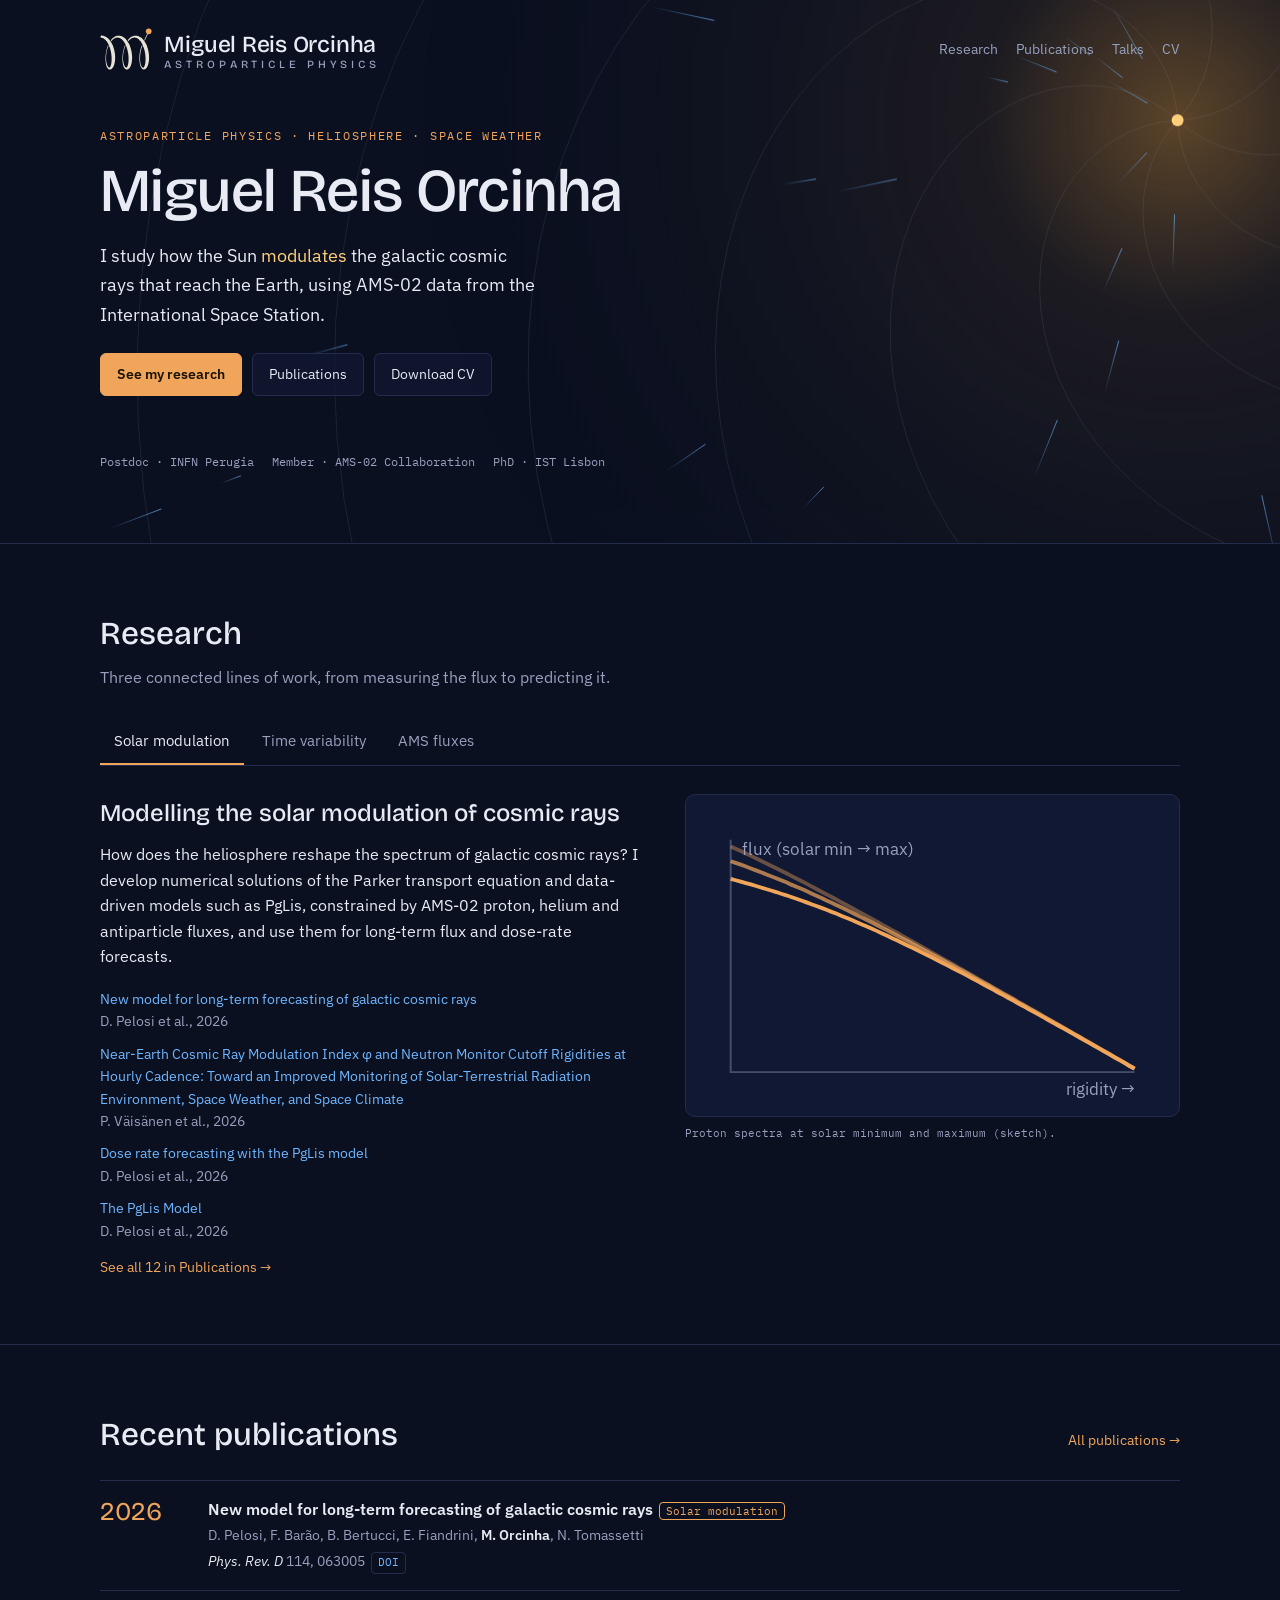
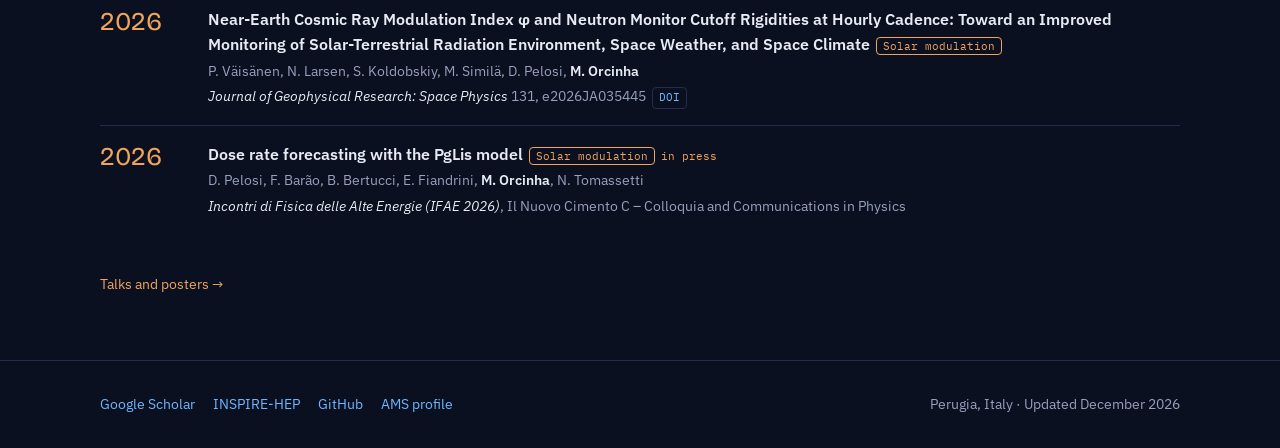
==== commit bfbed6b0: "Point CV links to the November 2026 CV Co-Authored-By: Claude Opus 5.5 <noreply@anthropic.com> Claud" ====
--- a/index.html
+++ b/index.html
@@ -69,7 +69,7 @@
   <!-- Header bar and footer are filled in by assets/site.js, so they are edited in one place. -->
   <footer class="pad" id="site-footer"></footer>
 
-  <noscript><p class="pad">This site needs JavaScript to list publications and talks. My CV is at <a href="files/cv_morcinha_20260811.pdf">files/cv_morcinha_20260811.pdf</a>.</p></noscript>
+  <noscript><p class="pad">This site needs JavaScript to list publications and talks. My CV is at <a href="files/cv_morcinha_20261112.pdf">files/cv_morcinha_20261112.pdf</a>.</p></noscript>
 
   <script src="content/config.js"></script>
   <script src="assets/site.js"></script>
